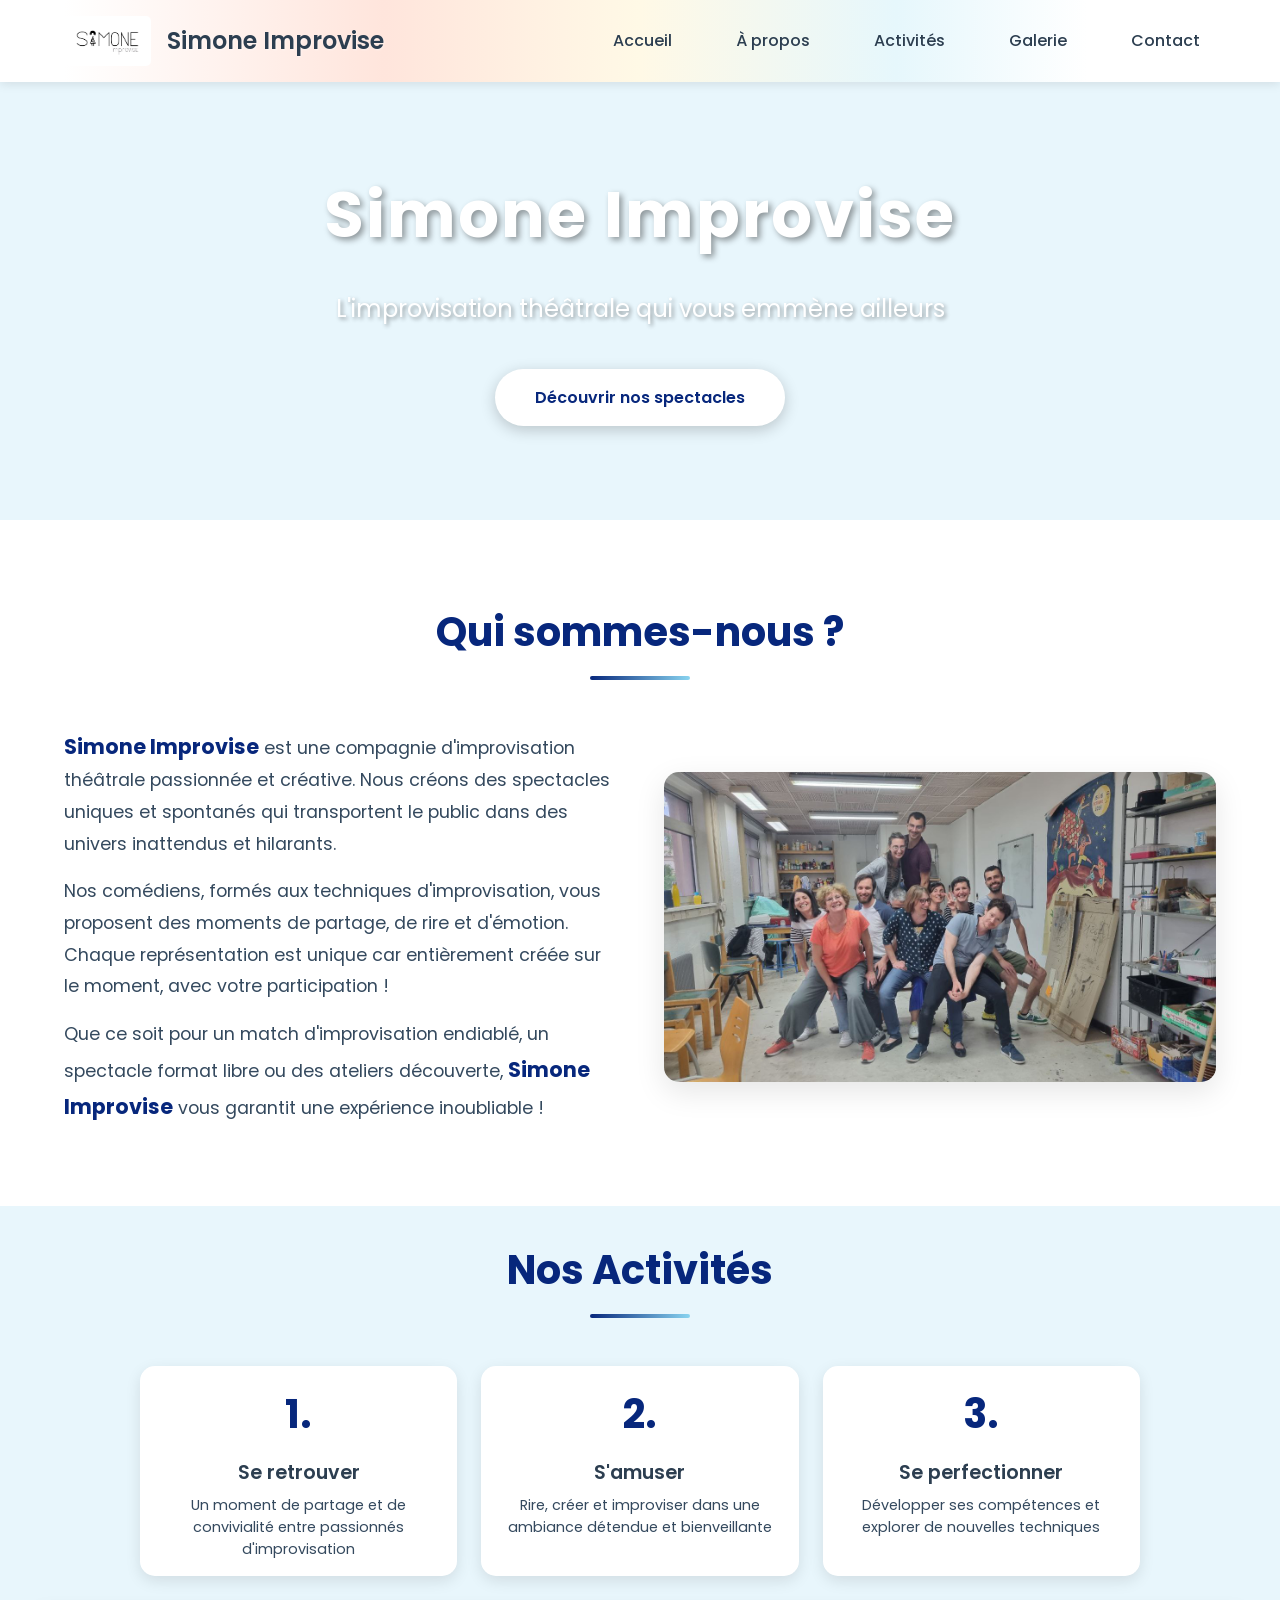
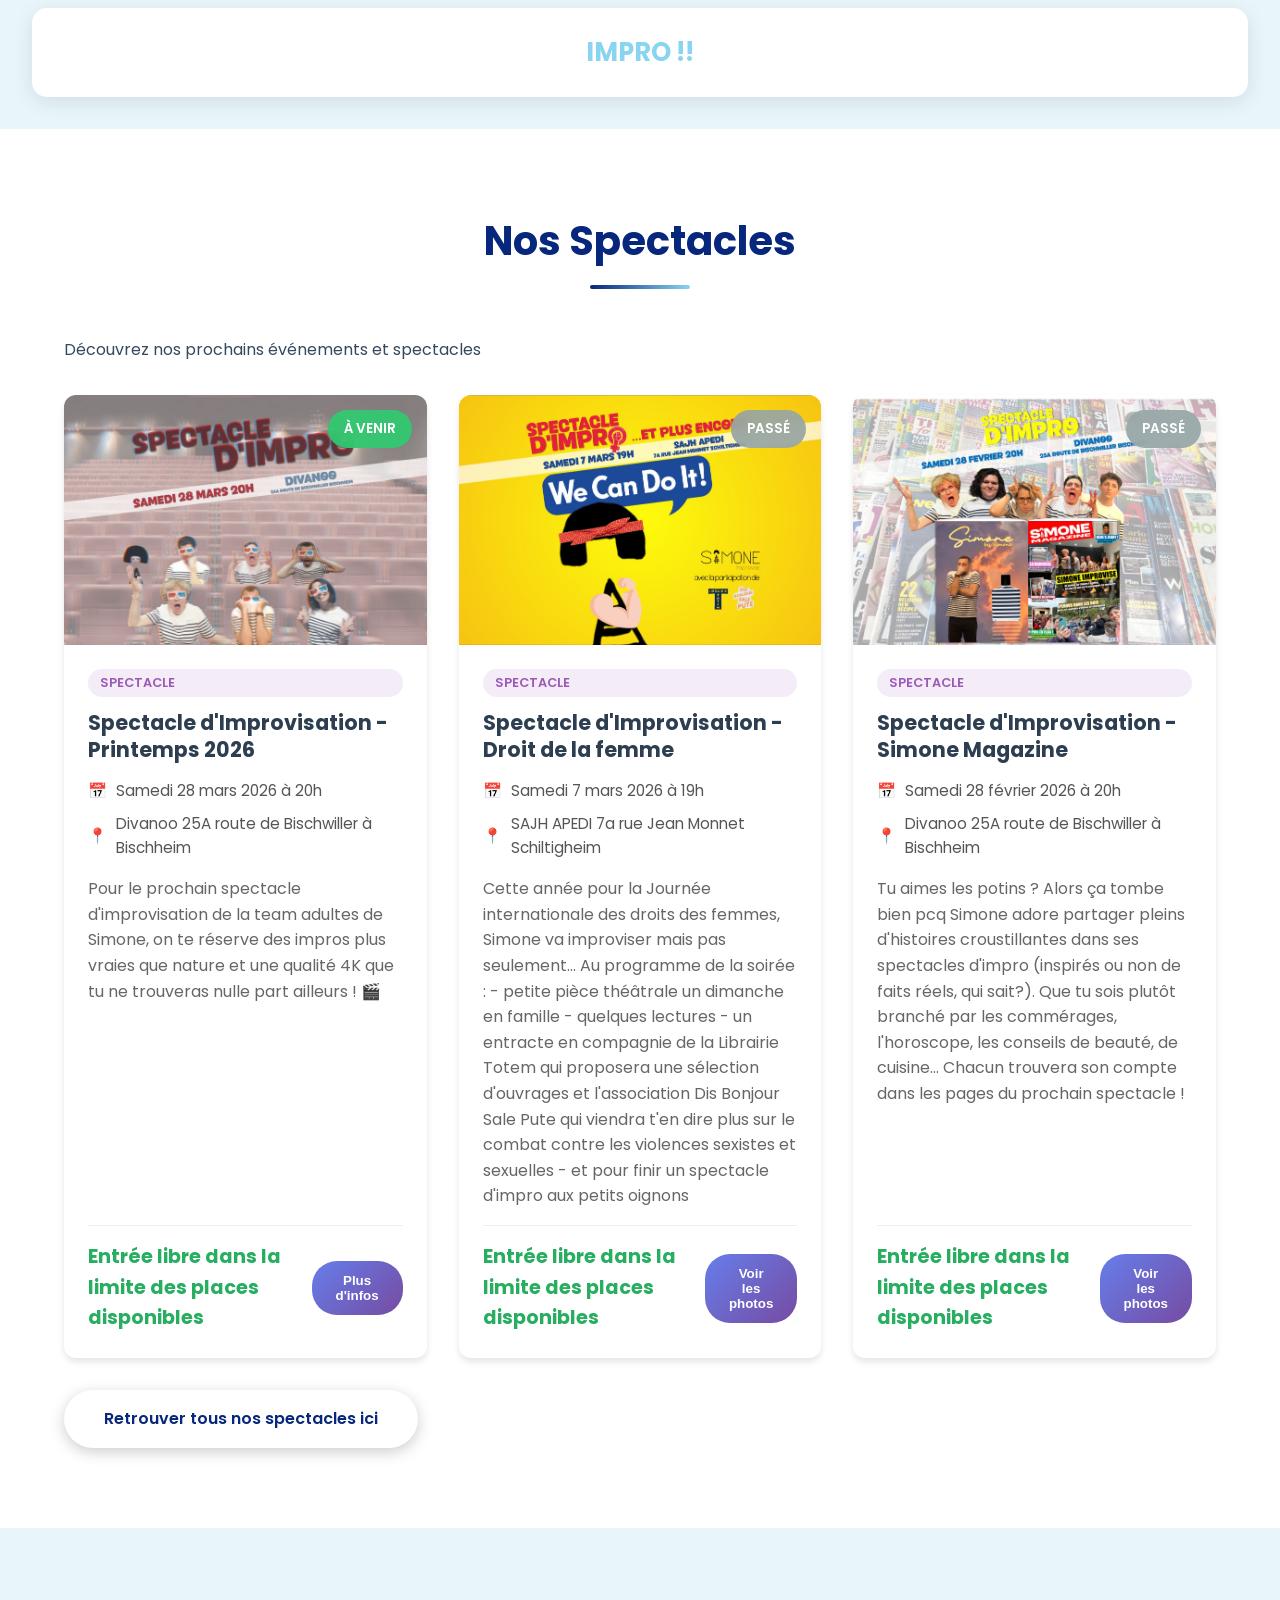
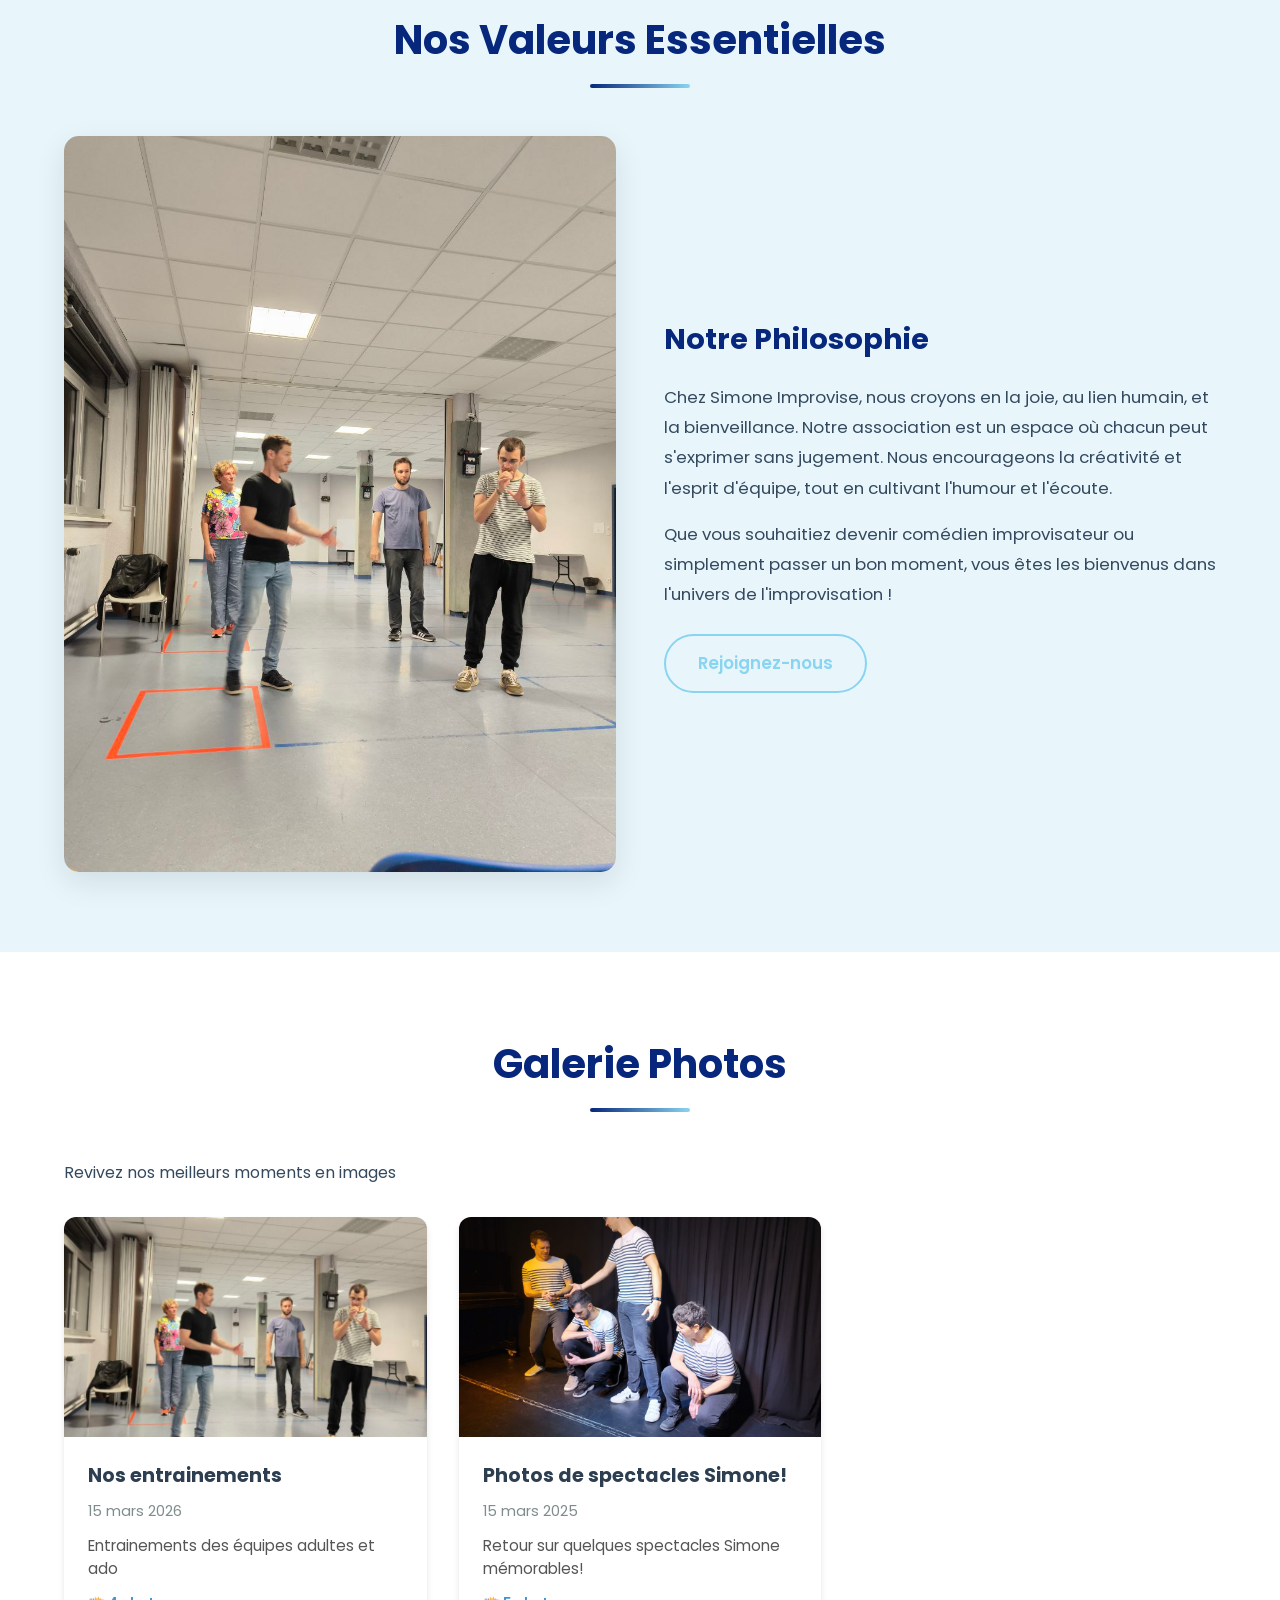
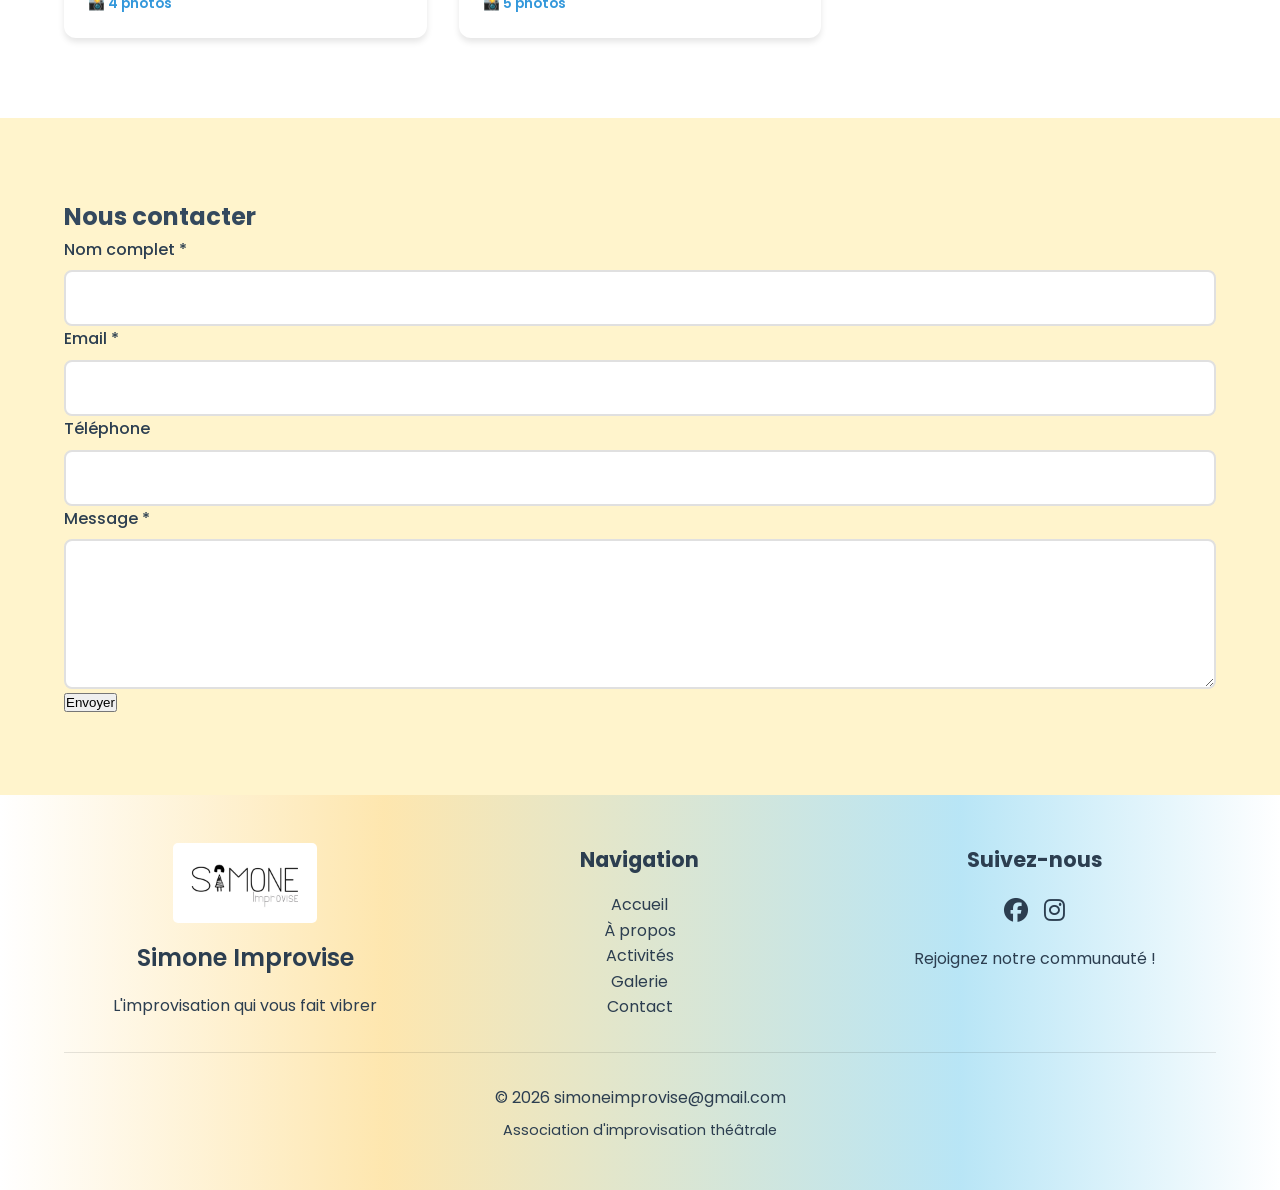
==== index.html @ b5a60a8b "Modification css" ====
<!DOCTYPE html>
<html lang="fr">
<head>
    <meta charset="UTF-8">
    <meta name="viewport" content="width=device-width, initial-scale=1.0">
    <meta name="description" content="Simone Improvise - Compagnie d'improvisation théâtrale. Découvrez nos spectacles et rejoignez l'aventure !">
    <meta name="keywords" content="improvisation, théâtre, spectacle, Simone Improvise, association">
    <meta property="og:title" content="Simone Improvise - Improvisation Théâtrale">
    <meta property="og:description" content="Compagnie d'improvisation théâtrale">
    <meta property="og:type" content="website">
    <title>Simone Improvise - Improvisation Théâtrale</title>
    
    <!-- Google Fonts -->
    <link rel="preconnect" href="https://fonts.googleapis.com">
    <link rel="preconnect" href="https://fonts.gstatic.com" crossorigin>
    <link href="https://fonts.googleapis.com/css2?family=Poppins:wght@300;400;600;700&display=swap" rel="stylesheet">
    
    <!-- CSS externe -->
    <link rel="stylesheet" href="assets/css/styles.css">
    <link rel="stylesheet" href="assets/css/galerie.css">
    <link rel="stylesheet" href="assets/css/spectacles.css">

    <!-- EmailJS -->
    <script type="text/javascript" src="https://cdn.jsdelivr.net/npm/@emailjs/browser@4/dist/email.min.js"></script>  

    <!-- Font Awesome pour les icônes sociales -->
    <link rel="stylesheet" href="https://cdnjs.cloudflare.com/ajax/libs/font-awesome/6.5.1/css/all.min.css">
</head>
<body>
    <!-- HEADER -->
    <header>
        <nav>
            <div class="logo-container">
                <img src="assets/images/logoSimoneBlancnc-c-1-150x150.jpg" alt="Logo Simone Improvise" class="logo">
                <span class="brand-name">Simone Improvise</span>
            </div>
            <ul class="nav-links">
                <li><a href="#accueil">Accueil</a></li>
                <li><a href="#apropos">À propos</a></li>
                <li><a href="#activites">Activités</a></li>
                <li><a href="#galerie">Galerie</a></li>
                <li><a href="#contact">Contact</a></li>
            </ul>
            <div class="burger">
                <div></div>
                <div></div>
                <div></div>
            </div>
        </nav>
    </header>

    <!-- HERO SECTION -->
    <section id="accueil" class="hero">
        <div class="hero-content">
            <h1>Simone Improvise</h1>
            <p>L'improvisation théâtrale qui vous emmène ailleurs</p>
            <a href="#spectacles" class="btn">Découvrir nos spectacles</a>
        </div>
    </section>

    <!-- À PROPOS -->
    <section id="apropos">
        <h2 class="section-title">Qui sommes-nous ?</h2>
        <div class="about-content">
            <div class="about-text">
                <p>
                    <strong>Simone Improvise</strong> est une compagnie d'improvisation théâtrale passionnée et créative.
                    Nous créons des spectacles uniques et spontanés qui transportent le public dans des univers
                    inattendus et hilarants.
                </p>
                <p style="margin-top: 1rem;">
                    Nos comédiens, formés aux techniques d'improvisation, vous proposent des moments de partage,
                    de rire et d'émotion. Chaque représentation est unique car entièrement créée sur le moment,
                    avec votre participation !
                </p>
                <p style="margin-top: 1rem;">
                    Que ce soit pour un match d'improvisation endiablé, un spectacle format libre ou des ateliers
                    découverte, <strong>Simone Improvise</strong> vous garantit une expérience inoubliable !
                </p>
            </div>
            <img src="assets/images/IMG_20230524_120431_947.jpg" alt="Équipe Simone Improvise" class="about-image">
        </div>
    </section>

    <!-- ACTIVITES INTRO -->
    <section id="activites">
        <h2 class="section-title">Nos Activités</h2>
        <div class="activites-grid">
            <div class="activite-box">
                <div class="activite-number">1.</div>
                <div class="activite-title">Se retrouver</div>
                <div class="activite-text">Un moment de partage et de convivialité entre passionnés d'improvisation</div>
            </div>
            <div class="activite-box">
                <div class="activite-number">2.</div>
                <div class="activite-title">S'amuser</div>
                <div class="activite-text">Rire, créer et improviser dans une ambiance détendue et bienveillante</div>
            </div>
            <div class="activite-box">
                <div class="activite-number">3.</div>
                <div class="activite-title">Se perfectionner</div>
                <div class="activite-text">Développer ses compétences et explorer de nouvelles techniques</div>
            </div>
        </div>
        <div class="impro-highlight">
            <h3>IMPRO !!</h3>
        </div>
    </section>

    <!-- Section Spectacles Dynamique -->
    <section id="spectacles" class="section">
        <div class="container">
            <h2 class="section-title">Nos Spectacles</h2>
            <p class="section-subtitle">Découvrez nos prochains événements et spectacles</p>
            
            <!-- Grille des spectacles (chargée dynamiquement) -->
            <div id="spectacles-grid" class="spectacles-grid">
                <!-- Les spectacles seront chargés ici par JavaScript -->
            </div>
        </div>
    </section>

    <!-- VALEURS -->
    <section id="valeurs">
        <h2 class="section-title">Nos Valeurs Essentielles</h2>
        <div class="valeurs-content">
            <img src="assets/images/IMG_20251007_082858_229.jpg" alt="Valeurs Simone Improvise" class="valeurs-image">
            <div class="valeurs-text">
                <h3>Notre Philosophie</h3>
                <p>
                    Chez Simone Improvise, nous croyons en la joie, au lien humain, et la bienveillance. 
                    Notre association est un espace où chacun peut s'exprimer sans jugement. Nous encourageons 
                    la créativité et l'esprit d'équipe, tout en cultivant l'humour et l'écoute.
                </p>
                <p style="margin-top: 1rem;">
                    Que vous souhaitiez devenir comédien improvisateur ou simplement passer un bon moment, 
                    vous êtes les bienvenus dans l'univers de l'improvisation !
                </p>
                <a href="#contact" class="btn-valeurs">Rejoignez-nous</a>
            </div>
        </div>
    </section>

    <!-- GALERIE -->
    <section id="galerie" class="section">
        <div class="container">
            <h2 class="section-title">Galerie Photos</h2>
            <p class="section-subtitle">Revivez nos meilleurs moments en images</p>
            
            <!-- Grille des albums (chargés dynamiquement) -->
            <div id="albums-grid" class="albums-grid">
                <!-- Les albums seront chargés ici par JavaScript -->
            </div>
        </div>
    </section>
    <!-- Lightbox pour affichage des photos -->
    <div id="lightbox" class="lightbox">
        <span class="lightbox-close">&times;</span>
        <div class="lightbox-content">
            <button class="lightbox-nav lightbox-prev" aria-label="Photo précédente">&#10094;</button>
            <img id="lightbox-image" src="" alt="">
            <button class="lightbox-nav lightbox-next" aria-label="Photo suivante">&#10095;</button>
        </div>
        <div class="lightbox-caption"></div>
        <div class="lightbox-thumbnails"></div>
    </div>

    <!-- CONTACT -->
    <section id="contact">
        <h2>Nous contacter</h2>
        <form id="contact-form">
            <div class="form-group">
                <label for="name">Nom complet *</label>
                <input type="text" id="name" name="from_name" required>
            </div>
            
            <div class="form-group">
                <label for="email">Email *</label>
                <input type="email" id="email" name="from_email" required>
            </div>
            
            <div class="form-group">
                <label for="phone">Téléphone</label>
                <input type="tel" id="phone" name="phone">
            </div>
            
            <div class="form-group">
                <label for="message">Message *</label>
                <textarea id="message" name="message" rows="5" required></textarea>
            </div>
            
            <button type="submit" id="submit-btn">Envoyer</button>
            <div id="form-status"></div>
        </form>
    </section>

    <!-- FOOTER -->
    <footer>
        <div class="footer-content">
            <div class="footer-section">
                <div class="footer-logo-container">
                    <img src="assets/images/logoSimoneBlancnc-c-1-150x150.jpg" alt="Logo Simone Improvise" class="footer-logo">
                    <span class="footer-brand">Simone Improvise</span>
                </div>
                <p style="margin-top: 1rem;">L'improvisation qui vous fait vibrer</p>
            </div>
            <div class="footer-section">
                <h3>Navigation</h3>
                <p><a href="#accueil">Accueil</a></p>
                <p><a href="#apropos">À propos</a></p>
                <p><a href="#activites">Activités</a></p>
                <p><a href="#galerie">Galerie</a></p>
                <p><a href="#contact">Contact</a></p>
            </div>
            <div class="footer-section">
                <h3>Suivez-nous</h3>
                <div class="social-links">
                    <a href="https://www.facebook.com/simoneimprovise/?locale=fr_FR" aria-label="Facebook"><i class="fab fa-facebook"></i></a>
                    <a href="https://www.instagram.com/simoneimprovise/?hl=fr" aria-label="Facebook"><i class="fab fa-instagram"></i></a>
                </div>
                <p style="margin-top: 1rem;">Rejoignez notre communauté !</p>
            </div>
        </div>
        <div class="footer-bottom">
            <p>&copy; 2026 simoneimprovise@gmail.com</p>
            <p style="margin-top: 0.5rem; font-size: 0.9rem;">Association d'improvisation théâtrale</p>
        </div>
    </footer>

    <!-- JAVASCRIPT -->
    <script src="assets/js/main.js"></script>
    <script src="assets/js/galerie.js"></script>
    <script src="assets/js/email.js"></script>
    <script src="assets/js/spectacles.js"></script>
</body>
</html>
---- assets/css/styles.css ----
/* ========================================
   SIMONE IMPROVISE - STYLES GLOBAUX
   ======================================== */

* {
    margin: 0;
    padding: 0;
    box-sizing: border-box;
}

:root {
    /* Palette de couleurs principale 
    --coral-pastel: #FFB4A8;
    --sunshine-yellow: #FDD679;
    --sky-blue: #89D4F0;
    --mint-green: #7DDCC8;
    --pale-blue: #E8F6FC;
    --pale-yellow: #FFF4CC;
    --white: #FFFFFF;
    --dark-text: #2C3E50;
    --text-color: #34495E;
*/

    --coral-pastel: #07277c;
    --sunshine-yellow: #FDD679;
    --sky-blue: #89D4F0;
    --mint-green: #7DDCC8;
    --pale-blue: #E8F6FC;
    --pale-yellow: #FFF4CC;
    --white: #FFFFFF;
    --dark-text: #2C3E50;
    --text-color: #34495E;

  --bleu:        #07277c;
  --bleu-clair:  #0a2c84;
  --fond-clair:  #eff9ff;
  --fond-hero:   #ebe3d9;
  --fond-cover:  #edeeee;
  --texte:       #03081e;
  --texte-gris:  #252525;
  --bordure:     #7b90bd;
  --blanc:       #ffffff;

}

body {
    font-family: 'Poppins', sans-serif;
    line-height: 1.6;
    color: var(--text-color);
    overflow-x: hidden;
    background: var(--white);
}

/* ========================================
   HEADER & NAVIGATION
   ======================================== */

header {
    # linear-gradient(90deg, #FFB4A8 0%, #FDD679 35%, #89D4F0 70%, #7DDCC8 100%);
    background: linear-gradient(90deg, 
        #FFFFFF 0%, 
        #FFFFFF 5%,          /* Plus de blanc */
        #FFE5DC 30%,          /* Orange ultra-pâle */
        #FFF9E6 50%,          /* Jaune ultra-pâle */
        #E6F7FC 70%,          /* Bleu ultra-pâle */
        #FFFFFF 85%,          /* Plus de blanc */
        #FFFFFF 100%
    ); 
    position: fixed;
    width: 100%;
    top: 0;
    z-index: 1000;
    box-shadow: 0 2px 10px rgba(0,0,0,0.1);
}

nav {
    display: flex;
    justify-content: space-between;
    align-items: center;
    padding: 1rem 5%;
    max-width: 1400px;
    margin: 0 auto;
}

.logo-container {
    display: flex;
    align-items: center;
    gap: 1rem;
}

.logo {
    height: 50px;
    width: auto;
    background: white;
    padding: 5px;
    border-radius: 5px;
}

.brand-name {
    color: var(--dark-text);
    font-size: 1.5rem;
    font-weight: 600;
    text-shadow: 1px 1px 2px rgba(255,255,255,0.5);
}

.nav-links {
    display: flex;
    list-style: none;
    gap: 2rem;
}

.nav-links a {
    color: var(--dark-text);
    text-decoration: none;
    font-weight: 500;
    transition: all 0.3s ease;
    padding: 0.5rem 1rem;
    border-radius: 5px;
}

.nav-links a:hover {
    background: rgba(255, 255, 255, 0.5);
}

.burger {
    display: none;
    flex-direction: column;
    cursor: pointer;
    gap: 5px;
}

.burger div {
    width: 25px;
    height: 3px;
    background: var(--dark-text);
    border-radius: 5px;
    transition: all 0.3s ease;
}

/* ========================================
   HERO SECTION
   ======================================== */

.hero {
    margin-top: 70px;
    min-height: 50vh;
    background: linear-gradient(135deg, rgba(255, 180, 168, 0.7), rgba(137, 212, 240, 0.7)),
                url('assets/images/IMG_20230524_120431_947.jpg') center/cover no-repeat;
    display: flex;
    align-items: center;
    justify-content: center;
    text-align: center;
    color: white;
    position: relative;
    padding: 4rem 2rem;
}

.hero-content {
    z-index: 2;
    max-width: 800px;
    animation: fadeInUp 1s ease;
}

.hero h1 {
    font-size: 4rem;
    margin-bottom: 1.5rem;
    text-shadow: 3px 3px 6px rgba(0,0,0,0.4);
    letter-spacing: 2px;
    font-weight: 700;
}

.hero p {
    font-size: 1.5rem;
    margin-bottom: 2.5rem;
    text-shadow: 2px 2px 4px rgba(0,0,0,0.4);
}

/* ========================================
   BOUTONS
   ======================================== */

.btn {
    display: inline-block;
    padding: 1rem 2.5rem;
    background: white;
    color: var(--coral-pastel);
    text-decoration: none;
    border-radius: 50px;
    font-weight: 600;
    transition: all 0.3s ease;
    box-shadow: 0 4px 15px rgba(0,0,0,0.2);
}

.btn:hover {
    transform: translateY(-3px);
    box-shadow: 0 6px 20px rgba(0,0,0,0.3);
    background: var(--pale-yellow);
}

.btn-valeurs {
    display: inline-block;
    margin-top: 1.5rem;
    padding: 0.8rem 2rem;
    border: 2px solid var(--sky-blue);
    color: var(--sky-blue);
    text-decoration: none;
    border-radius: 50px;
    font-weight: 600;
    transition: all 0.3s ease;
}

.btn-valeurs:hover {
    background: var(--sky-blue);
    color: white;
}

/* ========================================
   SECTIONS
   ======================================== */

section {
    padding: 5rem 5%;
    max-width: 1400px;
    margin: 0 auto;
}

section:nth-child(even) {
    background: var(--pale-blue);
}

.section-title {
    text-align: center;
    font-size: 2.5rem;
    margin-bottom: 3rem;
    color: var(--coral-pastel);
    position: relative;
    padding-bottom: 1rem;
    font-weight: 700;
}

.section-title::after {
    content: '';
    position: absolute;
    bottom: 0;
    left: 50%;
    transform: translateX(-50%);
    width: 100px;
    height: 4px;
    background: linear-gradient(90deg, var(--coral-pastel), var(--sky-blue));
    border-radius: 2px;
}

/* ========================================
   SECTION À PROPOS
   ======================================== */

#apropos {
    background: white;
}

.about-content {
    display: grid;
    grid-template-columns: 1fr 1fr;
    gap: 3rem;
    align-items: center;
}

.about-text {
    font-size: 1.1rem;
    line-height: 1.8;
}

.about-text strong {
    color: var(--coral-pastel);
    font-size: 1.3rem;
}

.about-image {
    width: 100%;
    border-radius: 15px;
    box-shadow: 0 10px 30px rgba(0,0,0,0.1);
    transition: transform 0.3s ease;
}

.about-image:hover {
    transform: scale(1.02);
}

/* ========================================
   SECTION ACTIVITÉS
   ======================================== */

#activites {
    background: var(--pale-blue);
    padding: 2rem 2rem; /* Ajoutez cette ligne si elle n'existe pas */
}

.activites-grid {
    display: grid;
    grid-template-columns: repeat(3, 1fr);
    gap: 1.5rem; /* Réduit de 2rem à 1.5rem */
    margin-bottom: 1rem; /* Réduit de 3rem à 2rem */
    max-width: 1000px; /* Limite la largeur totale */
    margin-left: auto;
    margin-right: auto;
}

.activite-box {
    background: white;
    padding: 1rem; /* Réduit de 2rem à 1.5rem */
    border-radius: 15px;
    text-align: center;
    box-shadow: 0 5px 15px rgba(0,0,0,0.1);
    transition: transform 0.3s ease;
}

.activite-box:hover {
    transform: translateY(-10px);
}

.activite-number {
    font-size: 2.5rem; /* Réduit de 3rem à 2.5rem */
    font-weight: 700;
    color: var(--coral-pastel);
    margin-bottom: 0.8rem; /* Réduit de 1rem à 0.8rem */
}

.activite-title {
    font-size: 1.2rem; /* Réduit de 1.2rem à 1.1rem */
    font-weight: 600;
    color: var(--dark-text);
    margin-bottom: 0.4rem; /* Réduit de 0.5rem à 0.4rem */
}

.activite-text {
    font-size: 0.9rem; /* Réduit de 0.95rem à 0.9rem */
    color: var(--text-color);
    line-height: 1.5; /* Réduit de 1.6 à 1.5 */
}

.impro-highlight {
    text-align: center;
    padding: 1.5rem; /* Réduit de 2rem à 1.5rem */
    background: white;
    border-radius: 15px;
    box-shadow: 0 5px 20px rgba(0,0,0,0.1);
    margin-top: 2rem; /* Ajoutez cette ligne */
}

.impro-highlight h3 {
    color: var(--sky-blue);
    font-size: 1.6rem; /* Réduit de 2rem à 1.6rem */
    font-weight: 700;
}

/* ========================================
   CARTES ACTIVITÉS
   ======================================== */

#nos-activites {
    background: white;
}

.activites-cards {
    display: grid;
    grid-template-columns: repeat(auto-fit, minmax(300px, 1fr));
    gap: 2.5rem;
}

.activite-card {
    background: white;
    border-radius: 15px;
    overflow: hidden;
    box-shadow: 0 5px 20px rgba(0,0,0,0.1);
    transition: all 0.3s ease;
}

.activite-card:hover {
    transform: translateY(-10px);
    box-shadow: 0 15px 40px rgba(0,0,0,0.2);
}

.activite-card img {
    width: 100%;
    height: 250px;
    object-fit: cover;
}

.activite-info {
    padding: 1.5rem;
}

.activite-info h3 {
    color: var(--coral-pastel);
    margin-bottom: 0.5rem;
    font-size: 1.3rem;
}

.activite-info p {
    color: var(--text-color);
    line-height: 1.6;
}

/* ========================================
   SECTION VALEURS
   ======================================== */

#valeurs {
    background: var(--pale-blue);
}

.valeurs-content {
    display: grid;
    grid-template-columns: 1fr 1fr;
    gap: 3rem;
    align-items: center;
}

.valeurs-image {
    width: 100%;
    border-radius: 15px;
    box-shadow: 0 10px 30px rgba(0,0,0,0.1);
}

.valeurs-text {
    font-size: 1.05rem;
    line-height: 1.8;
}

.valeurs-text h3 {
    color: var(--coral-pastel);
    font-size: 1.8rem;
    margin-bottom: 1rem;
}

/* ========================================
   GALERIE
   ======================================== */

#galerie {
    background: white;
}

.gallery-grid {
    display: grid;
    grid-template-columns: repeat(auto-fit, minmax(300px, 1fr));
    gap: 2rem;
}

.gallery-item {
    position: relative;
    overflow: hidden;
    border-radius: 15px;
    box-shadow: 0 5px 15px rgba(0,0,0,0.1);
    cursor: pointer;
    transition: transform 0.3s ease;
}

.gallery-item:hover {
    transform: translateY(-10px);
    box-shadow: 0 10px 30px rgba(0,0,0,0.2);
}

.gallery-item img {
    width: 100%;
    height: 300px;
    object-fit: cover;
    transition: transform 0.5s ease;
}

.gallery-item:hover img {
    transform: scale(1.1);
}

.gallery-overlay {
    position: absolute;
    top: 0;
    left: 0;
    width: 100%;
    height: 100%;
    background: linear-gradient(135deg, rgba(255, 180, 168, 0.85), rgba(137, 212, 240, 0.85));
    display: flex;
    align-items: center;
    justify-content: center;
    opacity: 0;
    transition: opacity 0.3s ease;
}

.gallery-item:hover .gallery-overlay {
    opacity: 1;
}

.gallery-overlay p {
    color: white;
    font-size: 1.2rem;
    font-weight: 600;
    text-shadow: 2px 2px 4px rgba(0,0,0,0.3);
}

/* ========================================
   SECTION CONTACT
   ======================================== */

#contact {
    background: var(--pale-yellow);
}

.contact-container {
    max-width: 800px;
    margin: 0 auto;
    background: white;
    padding: 3rem;
    border-radius: 15px;
    box-shadow: 0 10px 30px rgba(0,0,0,0.1);
}

.contact-form {
    display: flex;
    flex-direction: column;
    gap: 1.5rem;
}

.form-group {
    display: flex;
    flex-direction: column;
}

.form-group label {
    margin-bottom: 0.5rem;
    font-weight: 500;
    color: var(--dark-text);
}

.form-group input,
.form-group textarea {
    padding: 1rem;
    border: 2px solid #E0E0E0;
    border-radius: 8px;
    font-family: 'Poppins', sans-serif;
    transition: border-color 0.3s ease;
}

.form-group input:focus,
.form-group textarea:focus {
    outline: none;
    border-color: var(--coral-pastel);
}

.form-group textarea {
    min-height: 150px;
    resize: vertical;
}

/* ========================================
   FOOTER
   ======================================== */

footer {
    background: linear-gradient(90deg, 
        rgba(255, 255, 255, 0.9) 0%, 
        rgba(253, 214, 121, 0.6) 30%, 
        rgba(137, 212, 240, 0.6) 75%, 
        rgba(255, 255, 255, 0.9) 100%
    );
    color: var(--dark-text);
    text-align: center;
    padding: 3rem 5%;
}

.footer-content {
    max-width: 1400px;
    margin: 0 auto;
    display: grid;
    grid-template-columns: repeat(auto-fit, minmax(250px, 1fr));
    gap: 2rem;
    margin-bottom: 2rem;
}

.footer-section h3 {
    margin-bottom: 1rem;
    color: var(--dark-text);
    font-size: 1.3rem;
}

.footer-logo-container {
    display: flex;
    flex-direction: column;
    align-items: center;
    gap: 1rem;
}

.footer-logo {
    height: 80px;
    background: white;
    padding: 5px;
    border-radius: 5px;
}

.footer-brand {
    font-size: 1.5rem;
    font-weight: 600;
    color: var(--dark-text);
}

.footer-section a {
    color: var(--dark-text);
    text-decoration: none;
    transition: opacity 0.3s ease;
}

.footer-section a:hover {
    opacity: 0.7;
}

.social-links {
    display: flex;
    gap: 1rem;
    justify-content: center;
    margin-top: 1rem;
}

.social-links a {
    color: var(--dark-text);
    font-size: 1.5rem;
    transition: transform 0.3s ease;
}

.social-links a:hover {
    transform: scale(1.2);
}

.footer-bottom {
    margin-top: 2rem;
    padding-top: 2rem;
    border-top: 1px solid rgba(0,0,0,0.1);
    color: var(--dark-text);
}

/* ========================================
   ANIMATIONS
   ======================================== */

@keyframes fadeInUp {
    from {
        opacity: 0;
        transform: translateY(30px);
    }
    to {
        opacity: 1;
        transform: translateY(0);
    }
}

/* ========================================
   RESPONSIVE
   ======================================== */

@media screen and (max-width: 968px) {
    .activites-grid {
        grid-template-columns: 1fr;
    }

    .valeurs-content {
        grid-template-columns: 1fr;
    }

    .about-content {
        grid-template-columns: 1fr;
    }
}

@media screen and (max-width: 768px) {
    .nav-links {
        position: fixed;
        right: -100%;
        top: 70px;
        flex-direction: column;
        background: linear-gradient(135deg, #FFB4A8, #89D4F0);
        width: 100%;
        padding: 2rem;
        transition: right 0.3s ease;
        gap: 1rem;
    }

    .nav-links.active {
        right: 0;
    }

    .burger {
        display: flex;
    }

    .burger.active div:nth-child(1) {
        transform: rotate(-45deg) translate(-5px, 6px);
    }

    .burger.active div:nth-child(2) {
        opacity: 0;
    }

    .burger.active div:nth-child(3) {
        transform: rotate(45deg) translate(-5px, -6px);
    }

    .brand-name {
        font-size: 1.2rem;
    }

    .hero h1 {
        font-size: 2.5rem;
    }

    .hero p {
        font-size: 1.2rem;
    }

    .gallery-grid {
        grid-template-columns: 1fr;
    }

    .activites-cards {
        grid-template-columns: 1fr;
    }

    .contact-container {
        padding: 2rem 1.5rem;
    }

    section {
        padding: 3rem 1.5rem;
    }
}

@media screen and (max-width: 480px) {
    .hero h1 {
        font-size: 2rem;
    }

    .section-title {
        font-size: 2rem;
    }

    .logo {
        height: 40px;
    }

    .brand-name {
        font-size: 1rem;
    }
}
---- assets/css/galerie.css ----
/* ========================================
   GALERIE DYNAMIQUE - ALBUMS
   ======================================== */

/* Grille des albums */
.albums-grid {
    display: grid;
    grid-template-columns: repeat(auto-fill, minmax(280px, 1fr));
    gap: 2rem;
    margin-top: 2rem;
}

.album-card {
    background: white;
    border-radius: 12px;
    overflow: hidden;
    box-shadow: 0 4px 6px rgba(0, 0, 0, 0.1);
    cursor: pointer;
    transition: all 0.3s ease;
}

.album-card:hover {
    transform: translateY(-8px);
    box-shadow: 0 12px 24px rgba(0, 0, 0, 0.15);
}

.album-card:focus {
    outline: 3px solid #3498db;
    outline-offset: 2px;
}

.album-thumbnail {
    width: 100%;
    height: 220px;
    object-fit: cover;
    display: block;
}

.album-info {
    padding: 1.5rem;
}

.album-info h3 {
    margin: 0 0 0.5rem 0;
    color: #2c3e50;
    font-size: 1.2rem;
}

.album-date {
    color: #7f8c8d;
    font-size: 0.9rem;
    margin-bottom: 0.75rem;
    display: block;
}

.album-description {
    color: #555;
    line-height: 1.5;
    font-size: 0.95rem;
}

.album-photo-count {
    margin-top: 0.75rem;
    color: #3498db;
    font-size: 0.85rem;
    font-weight: 600;
}

/* ========================================
   LIGHTBOX
   ======================================== */

.lightbox {
    display: none;
    position: fixed;
    z-index: 10000;
    top: 0;
    left: 0;
    width: 100%;
    height: 100%;
    background-color: rgba(0, 0, 0, 0.95);
    overflow: auto;
}

.lightbox.active {
    display: block;
    animation: fadeIn 0.3s ease;
}

@keyframes fadeIn {
    from { opacity: 0; }
    to { opacity: 1; }
}

.lightbox-close {
    position: fixed;
    top: 20px;
    right: 40px;
    color: white;
    font-size: 45px;
    font-weight: bold;
    cursor: pointer;
    z-index: 10001;
    transition: color 0.3s;
    line-height: 1;
}

.lightbox-close:hover,
.lightbox-close:focus {
    color: #e74c3c;
    outline: none;
}

.lightbox-content {
    position: relative;
    margin: 60px auto 20px;
    max-width: 90%;
    text-align: center;
}

#lightbox-image {
    max-width: 100%;
    max-height: 70vh;
    margin: 0 auto;
    display: block;
    border-radius: 8px;
    box-shadow: 0 8px 32px rgba(0, 0, 0, 0.5);
}

.lightbox-nav {
    position: absolute;
    top: 50%;
    transform: translateY(-50%);
    background-color: rgba(255, 255, 255, 0.15);
    color: white;
    border: none;
    font-size: 32px;
    padding: 1rem 1.2rem;
    cursor: pointer;
    border-radius: 8px;
    transition: all 0.3s;
    backdrop-filter: blur(10px);
}

.lightbox-nav:hover,
.lightbox-nav:focus {
    background-color: rgba(255, 255, 255, 0.3);
    transform: translateY(-50%) scale(1.1);
    outline: none;
}

.lightbox-prev {
    left: 20px;
}

.lightbox-next {
    right: 20px;
}

.lightbox-caption {
    color: white;
    text-align: center;
    padding: 1.5rem;
    font-size: 1.2rem;
    font-weight: 500;
}

.lightbox-thumbnails {
    display: flex;
    justify-content: center;
    gap: 12px;
    padding: 1rem;
    flex-wrap: wrap;
    max-width: 90%;
    margin: 0 auto;
}

.lightbox-thumbnails img {
    width: 80px;
    height: 80px;
    object-fit: cover;
    cursor: pointer;
    border: 3px solid transparent;
    border-radius: 8px;
    transition: all 0.3s;
    opacity: 0.6;
}

.lightbox-thumbnails img:hover,
.lightbox-thumbnails img:focus {
    opacity: 1;
    border-color: rgba(255, 255, 255, 0.5);
    transform: scale(1.1);
    outline: none;
}

.lightbox-thumbnails img.active {
    border-color: white;
    opacity: 1;
}

/* Message de chargement */
.loading-message {
    text-align: center;
    padding: 3rem;
    color: #7f8c8d;
    font-style: italic;
}

/* ========================================
   RESPONSIVE
   ======================================== */

@media (max-width: 768px) {
    .albums-grid {
        grid-template-columns: 1fr;
        gap: 1.5rem;
    }
    
    .lightbox-nav {
        font-size: 24px;
        padding: 0.75rem 1rem;
    }
    
    .lightbox-prev {
        left: 10px;
    }
    
    .lightbox-next {
        right: 10px;
    }
    
    .lightbox-close {
        right: 20px;
        font-size: 35px;
    }
    
    .lightbox-thumbnails img {
        width: 60px;
        height: 60px;
    }
}

@media (max-width: 480px) {
    .album-info {
        padding: 1rem;
    }
    
    .album-info h3 {
        font-size: 1.1rem;
    }
    
    .lightbox-caption {
        font-size: 1rem;
        padding: 1rem;
    }
}
---- assets/css/spectacles.css ----
/* ========================================
   SPECTACLES DYNAMIQUES
   ======================================== */

/* Grille des spectacles */
.spectacles-grid {
    display: grid;
    grid-template-columns: repeat(auto-fill, minmax(320px, 1fr));
    gap: 2rem;
    margin-top: 2rem;
}

/* Carte de spectacle */
.spectacle-card {
    background: white;
    border-radius: 12px;
    overflow: hidden;
    box-shadow: 0 4px 6px rgba(0, 0, 0, 0.1);
    transition: all 0.3s ease;
    display: flex;
    flex-direction: column;
    position: relative;
}

.spectacle-card:hover {
    transform: translateY(-8px);
    box-shadow: 0 12px 24px rgba(0, 0, 0, 0.15);
}

/* Badge de statut */
.spectacle-badge {
    position: absolute;
    top: 15px;
    right: 15px;
    padding: 0.5rem 1rem;
    border-radius: 20px;
    font-size: 0.85rem;
    font-weight: 600;
    text-transform: uppercase;
    z-index: 10;
    backdrop-filter: blur(10px);
}

.spectacle-badge.a-venir {
    background: rgba(46, 204, 113, 0.9);
    color: white;
}

.spectacle-badge.passe {
    background: rgba(149, 165, 166, 0.9);
    color: white;
}

.spectacle-badge.complet {
    background: rgba(231, 76, 60, 0.9);
    color: white;
}

/* Image/Affiche du spectacle */
.spectacle-image-container {
    position: relative;
    height: 250px;
    background: linear-gradient(135deg, #667eea 0%, #764ba2 100%);
    overflow: hidden;
}

.spectacle-image-container.no-image {
    display: flex;
    align-items: center;
    justify-content: center;
    background: linear-gradient(135deg, #f093fb 0%, #f5576c 100%);
}

.spectacle-image-container.no-image .spectacle-type-icon {
    font-size: 4rem;
    color: rgba(255, 255, 255, 0.8);
}

.spectacle-affiche {
    width: 100%;
    height: 100%;
    object-fit: cover;
    transition: transform 0.3s ease;
    cursor: pointer;
}

.spectacle-card:hover .spectacle-affiche {
    transform: scale(1.05);
}

.spectacle-image-overlay {
    position: absolute;
    bottom: 0;
    left: 0;
    right: 0;
    padding: 1rem;
    background: linear-gradient(to top, rgba(0,0,0,0.7), transparent);
    color: white;
    opacity: 0;
    transition: opacity 0.3s;
}

.spectacle-card:hover .spectacle-image-overlay {
    opacity: 1;
}

.zoom-hint {
    font-size: 0.85rem;
    display: flex;
    align-items: center;
    gap: 0.5rem;
}

/* Informations du spectacle */
.spectacle-info {
    padding: 1.5rem;
    flex: 1;
    display: flex;
    flex-direction: column;
}

.spectacle-type {
    display: inline-block;
    padding: 0.25rem 0.75rem;
    background-color: #ecf0f1;
    color: #34495e;
    border-radius: 15px;
    font-size: 0.8rem;
    font-weight: 600;
    text-transform: uppercase;
    margin-bottom: 0.75rem;
}

.spectacle-type.match {
    background-color: #e8f4f8;
    color: #3498db;
}

.spectacle-type.atelier {
    background-color: #fef5e7;
    color: #f39c12;
}

.spectacle-type.spectacle {
    background-color: #f4ecf7;
    color: #9b59b6;
}

.spectacle-info h3 {
    margin: 0 0 1rem 0;
    color: #2c3e50;
    font-size: 1.3rem;
    line-height: 1.3;
}

.spectacle-details {
    display: flex;
    flex-direction: column;
    gap: 0.5rem;
    margin-bottom: 1rem;
    color: #555;
}

.spectacle-detail-item {
    display: flex;
    align-items: center;
    gap: 0.5rem;
    font-size: 0.95rem;
}

.spectacle-detail-item .icon {
    color: #3498db;
    font-weight: bold;
    min-width: 20px;
}

.spectacle-description {
    color: #666;
    line-height: 1.6;
    margin-bottom: 1rem;
    flex: 1;
}

.spectacle-footer {
    display: flex;
    justify-content: space-between;
    align-items: center;
    padding-top: 1rem;
    border-top: 1px solid #ecf0f1;
    margin-top: auto;
}

.spectacle-prix {
    font-size: 1.2rem;
    font-weight: 700;
    color: #27ae60;
}

.spectacle-btn {
    padding: 0.75rem 1.5rem;
    background: linear-gradient(135deg, #667eea 0%, #764ba2 100%);
    color: white;
    border: none;
    border-radius: 25px;
    cursor: pointer;
    font-weight: 600;
    transition: all 0.3s;
    text-decoration: none;
    display: inline-block;
}

.spectacle-btn:hover {
    transform: translateY(-2px);
    box-shadow: 0 4px 12px rgba(102, 126, 234, 0.4);
}

.spectacle-btn.disabled {
    background: #95a5a6;
    cursor: not-allowed;
}

.spectacle-btn.disabled:hover {
    transform: none;
    box-shadow: none;
}

/* Message de chargement */
.loading-message,
.no-spectacles-message {
    text-align: center;
    padding: 3rem;
    color: #7f8c8d;
    font-style: italic;
    grid-column: 1 / -1;
}

/* Filtres (optionnel pour une future évolution) */
.spectacles-filters {
    display: flex;
    gap: 1rem;
    justify-content: center;
    margin-bottom: 2rem;
    flex-wrap: wrap;
}

.filter-btn {
    padding: 0.5rem 1.5rem;
    background: white;
    border: 2px solid #ecf0f1;
    border-radius: 25px;
    cursor: pointer;
    transition: all 0.3s;
    font-weight: 600;
}

.filter-btn:hover,
.filter-btn.active {
    background: #3498db;
    color: white;
    border-color: #3498db;
}

/* ========================================
   RESPONSIVE
   ======================================== */

@media (max-width: 768px) {
    .spectacles-grid {
        grid-template-columns: 1fr;
        gap: 1.5rem;
    }
    
    .spectacle-info {
        padding: 1.25rem;
    }
    
    .spectacle-info h3 {
        font-size: 1.15rem;
    }
    
    .spectacle-badge {
        top: 10px;
        right: 10px;
        font-size: 0.75rem;
        padding: 0.4rem 0.8rem;
    }
}

@media (max-width: 480px) {
    .spectacle-footer {
        flex-direction: column;
        gap: 1rem;
        align-items: stretch;
    }
    
    .spectacle-btn {
        width: 100%;
        text-align: center;
    }
}

/* Pour la page spectacle */
/* Bouton vers page spectacles */
.spectacles-link {
    text-align: center;
    margin-top: 3rem;
}

/* Hero section spectacles */
.hero-spectacles {
    background: linear-gradient(135deg, #667eea 0%, #764ba2 100%);
    color: white;
    padding: 8rem 0 6rem;
    text-align: center;
}

/* Section archivés */
.spectacles-archives {
    background-color: #f8f9fa;
}

.section-intro {
    text-align: center;
    max-width: 700px;
    margin: 0 auto 3rem;
    color: #666;
    font-size: 1.1rem;
}

/* Meta informations spectacles */
.spectacle-meta {
    display: flex;
    gap: 1rem;
    margin-top: 1rem;
    flex-wrap: wrap;
}

.spectacle-status {
    padding: 0.3rem 0.8rem;
    border-radius: 20px;
    font-size: 0.85rem;
    font-weight: 600;
}

.spectacle-status.active {
    background-color: #10b981;
    color: white;
}

.spectacle-status.archived {
    background-color: #6b7280;
    color: white;
}

.spectacle-date {
    padding: 0.3rem 0.8rem;
    background-color: #e5e7eb;
    color: #374151;
    border-radius: 20px;
    font-size: 0.85rem;
}

/* CTA Section */
.cta-section {
    background: linear-gradient(135deg, #667eea 0%, #764ba2 100%);
    color: white;
    padding: 4rem 0;
    text-align: center;
}

.cta-section h2 {
    margin-bottom: 1rem;
}

.cta-section p {
    font-size: 1.2rem;
    margin-bottom: 2rem;
}

.cta-buttons {
    display: flex;
    gap: 1rem;
    justify-content: center;
    flex-wrap: wrap;
}

/* ========================================
   HERO SECTION
   ======================================== */

.hero-spectacle {
    margin-top: 70px;
    min-height: 0vh; /* Réduit de 80vh à 50vh */
    background: linear-gradient(135deg, rgba(255, 180, 168, 0.7), rgba(137, 212, 240, 0.7));
    display: flex;
    align-items: center;
    justify-content: center;
    text-align: center;
    color: white;
    position: relative;
    padding: 3rem 1.5rem; /* Réduit de 4rem 2rem */
}
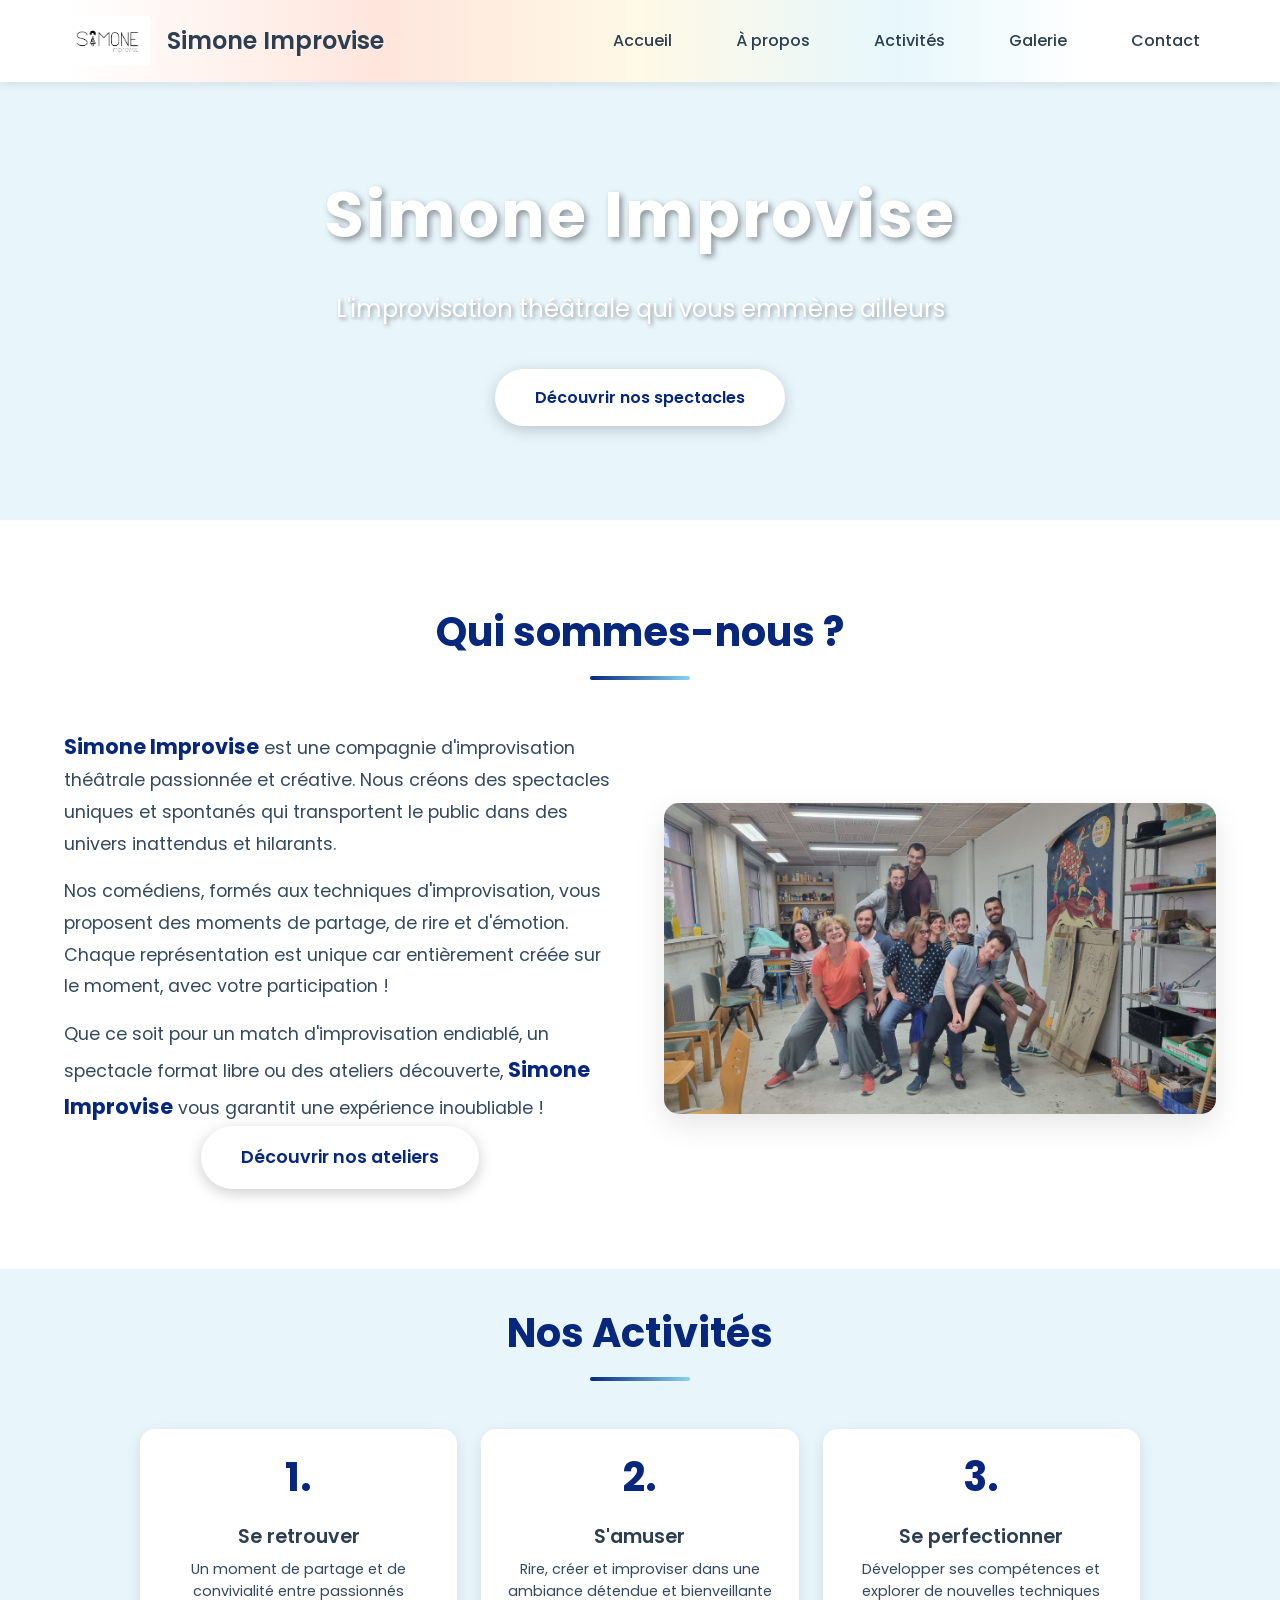
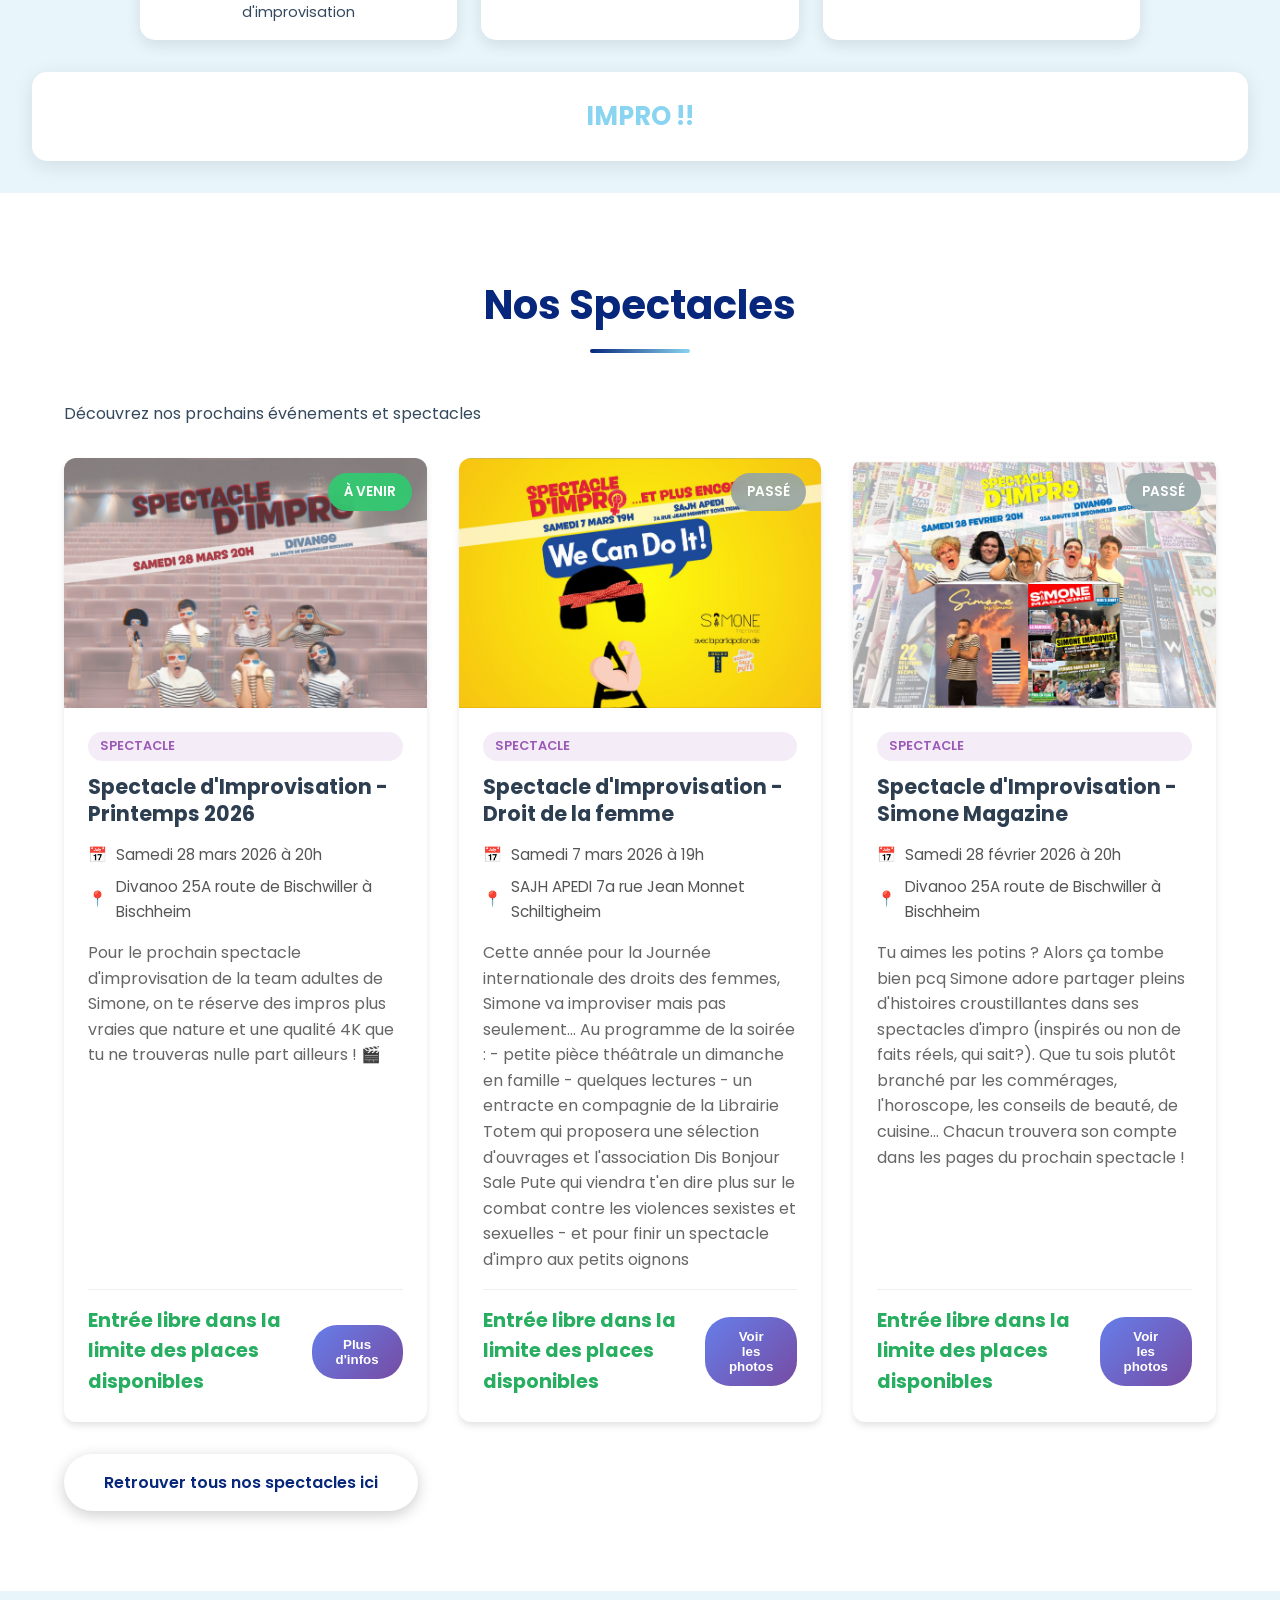
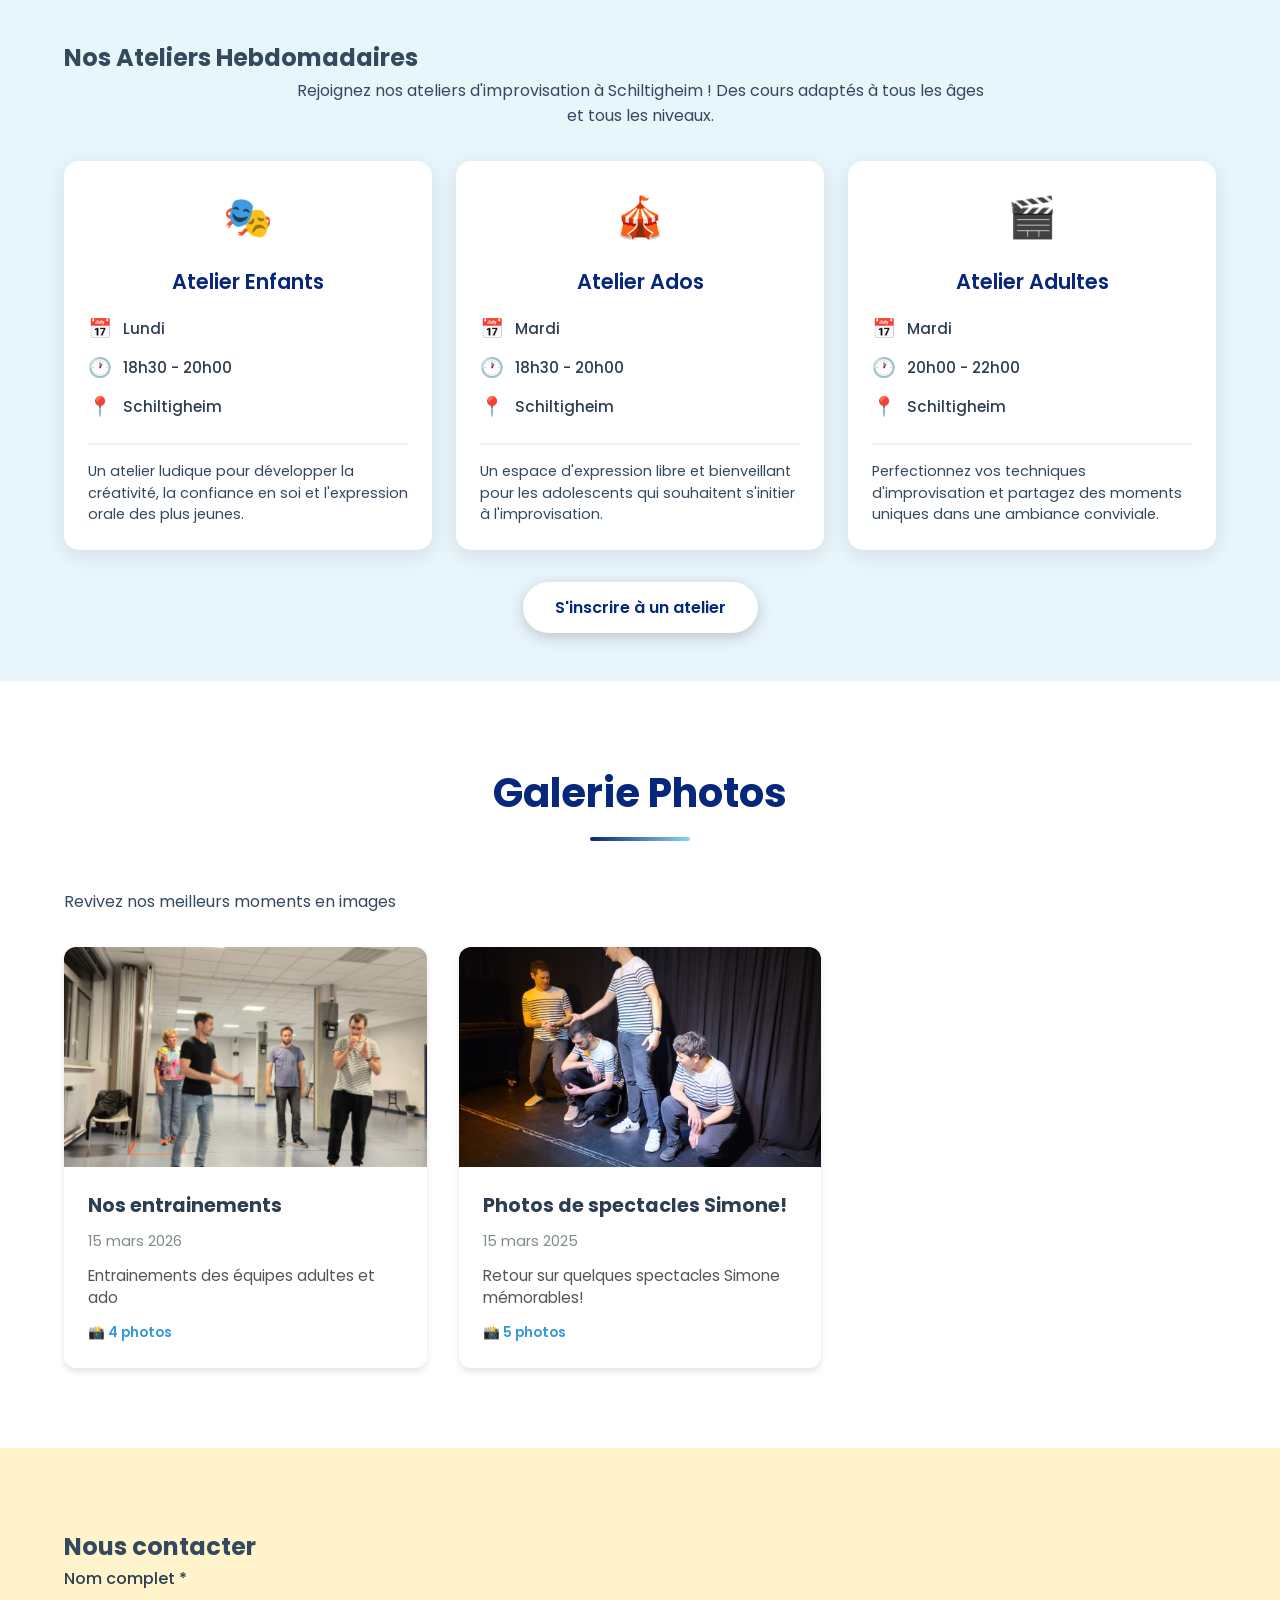
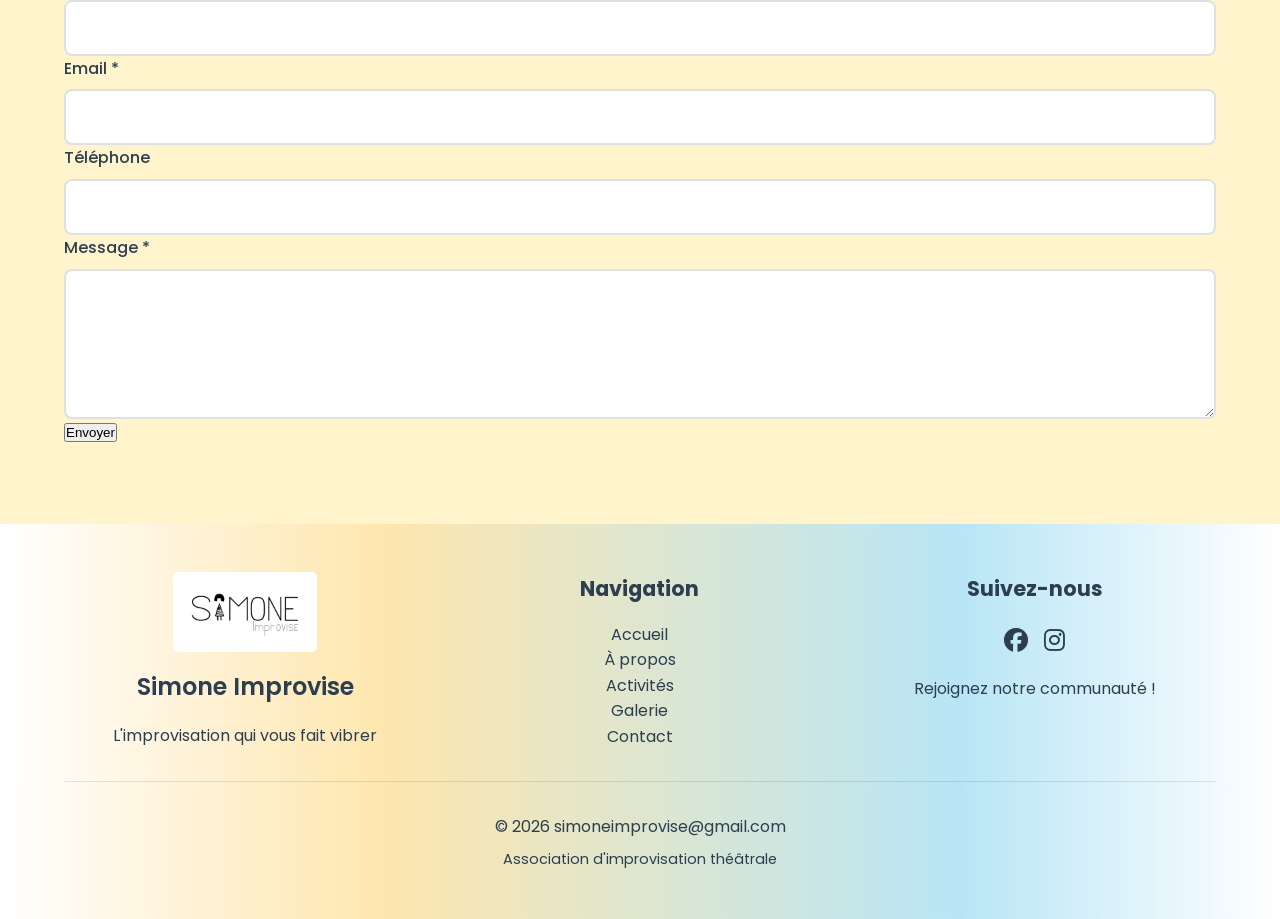
==== commit ff558bf0: "Modification de la page index" ====
--- a/index.html
+++ b/index.html
@@ -54,7 +54,9 @@
         <div class="hero-content">
             <h1>Simone Improvise</h1>
             <p>L'improvisation théâtrale qui vous emmène ailleurs</p>
-            <a href="#spectacles" class="btn">Découvrir nos spectacles</a>
+            <div class="btn-container">
+                <a href="#spectacles" class="btn">Découvrir nos spectacles</a>
+            </div>
         </div>
     </section>
 
@@ -77,6 +79,10 @@
                     Que ce soit pour un match d'improvisation endiablé, un spectacle format libre ou des ateliers
                     découverte, <strong>Simone Improvise</strong> vous garantit une expérience inoubliable !
                 </p>
+                <div class="btn-container">
+                    <a href="#ateliers-horaires" class="btn">Découvrir nos ateliers</a>
+                </div>
+                
             </div>
             <img src="assets/images/IMG_20230524_120431_947.jpg" alt="Équipe Simone Improvise" class="about-image">
         </div>
@@ -120,23 +126,90 @@
         </div>
     </section>
 
-    <!-- VALEURS -->
-    <section id="valeurs">
-        <h2 class="section-title">Nos Valeurs Essentielles</h2>
-        <div class="valeurs-content">
-            <img src="assets/images/IMG_20251007_082858_229.jpg" alt="Valeurs Simone Improvise" class="valeurs-image">
-            <div class="valeurs-text">
-                <h3>Notre Philosophie</h3>
-                <p>
-                    Chez Simone Improvise, nous croyons en la joie, au lien humain, et la bienveillance. 
-                    Notre association est un espace où chacun peut s'exprimer sans jugement. Nous encourageons 
-                    la créativité et l'esprit d'équipe, tout en cultivant l'humour et l'écoute.
-                </p>
-                <p style="margin-top: 1rem;">
-                    Que vous souhaitiez devenir comédien improvisateur ou simplement passer un bon moment, 
-                    vous êtes les bienvenus dans l'univers de l'improvisation !
-                </p>
-                <a href="#contact" class="btn-valeurs">Rejoignez-nous</a>
+    <section id="ateliers-horaires" class="workshops-schedule">
+        <div class="container">
+            <h2>Nos Ateliers Hebdomadaires</h2>
+            <p class="section-intro">
+                Rejoignez nos ateliers d'improvisation à Schiltigheim ! 
+                Des cours adaptés à tous les âges et tous les niveaux.
+            </p>
+            
+            <div class="schedule-grid">
+                <!-- Atelier Enfants -->
+                <div class="workshop-card">
+                    <div class="workshop-icon">🎭</div>
+                    <h3>Atelier Enfants</h3>
+                    <div class="workshop-details">
+                        <div class="detail-item">
+                            <span class="icon">📅</span>
+                            <span class="text">Lundi</span>
+                        </div>
+                        <div class="detail-item">
+                            <span class="icon">🕐</span>
+                            <span class="text">18h30 - 20h00</span>
+                        </div>
+                        <div class="detail-item">
+                            <span class="icon">📍</span>
+                            <span class="text">Schiltigheim</span>
+                        </div>
+                    </div>
+                    <p class="workshop-description">
+                        Un atelier ludique pour développer la créativité, la confiance en soi 
+                        et l'expression orale des plus jeunes.
+                    </p>
+                </div>
+
+                <!-- Atelier Ados -->
+                <div class="workshop-card">
+                    <div class="workshop-icon">🎪</div>
+                    <h3>Atelier Ados</h3>
+                    <div class="workshop-details">
+                        <div class="detail-item">
+                            <span class="icon">📅</span>
+                            <span class="text">Mardi</span>
+                        </div>
+                        <div class="detail-item">
+                            <span class="icon">🕐</span>
+                            <span class="text">18h30 - 20h00</span>
+                        </div>
+                        <div class="detail-item">
+                            <span class="icon">📍</span>
+                            <span class="text">Schiltigheim</span>
+                        </div>
+                    </div>
+                    <p class="workshop-description">
+                        Un espace d'expression libre et bienveillant pour les adolescents 
+                        qui souhaitent s'initier à l'improvisation.
+                    </p>
+                </div>
+
+                <!-- Atelier Adultes -->
+                <div class="workshop-card">
+                    <div class="workshop-icon">🎬</div>
+                    <h3>Atelier Adultes</h3>
+                    <div class="workshop-details">
+                        <div class="detail-item">
+                            <span class="icon">📅</span>
+                            <span class="text">Mardi</span>
+                        </div>
+                        <div class="detail-item">
+                            <span class="icon">🕐</span>
+                            <span class="text">20h00 - 22h00</span>
+                        </div>
+                        <div class="detail-item">
+                            <span class="icon">📍</span>
+                            <span class="text">Schiltigheim</span>
+                        </div>
+                    </div>
+                    <p class="workshop-description">
+                        Perfectionnez vos techniques d'improvisation et partagez des moments 
+                        uniques dans une ambiance conviviale.
+                    </p>
+                </div>
+            </div>
+
+            <div class="cta-container">
+                <a href="#contact" class="btn btn-primary">S'inscrire à un atelier</a>
             </div>
         </div>
     </section>
--- a/assets/css/styles.css
+++ b/assets/css/styles.css
@@ -51,12 +51,16 @@
     background: var(--white);
 }
 
+.btn-container {
+    text-align: center;
+}
+
 /* ========================================
    HEADER & NAVIGATION
    ======================================== */
 
 header {
-    # linear-gradient(90deg, #FFB4A8 0%, #FDD679 35%, #89D4F0 70%, #7DDCC8 100%);
+    /* linear-gradient(90deg, #FFB4A8 0%, #FDD679 35%, #89D4F0 70%, #7DDCC8 100%); */
     background: linear-gradient(90deg, 
         #FFFFFF 0%, 
         #FFFFFF 5%,          /* Plus de blanc */
@@ -749,3 +753,138 @@
     }
 }
 
+/* ========================================
+   SECTION ATELIERS HORAIRES - VERSION COMPACTE
+   ======================================== */
+
+.workshops-schedule {
+    padding: 3rem 5%; /* Réduit de 5rem à 3rem */
+    background: var(--pale-blue);
+    max-width: 1400px;
+    margin: 0 auto;
+}
+
+.workshops-schedule .section-intro {
+    text-align: center;
+    font-size: 1rem; /* Réduit de 1.1rem à 1rem */
+    margin-bottom: 2rem; /* Réduit de 3rem à 2rem */
+    max-width: 700px;
+    margin-left: auto;
+    margin-right: auto;
+    color: var(--text-color);
+    line-height: 1.6; /* Réduit de 1.8 à 1.6 */
+}
+
+.schedule-grid {
+    display: grid;
+    grid-template-columns: repeat(auto-fit, minmax(280px, 1fr)); /* Réduit de 300px à 280px */
+    gap: 1.5rem; /* Réduit de 2.5rem à 1.5rem */
+    margin-bottom: 2rem; /* Réduit de 3rem à 2rem */
+}
+
+.workshop-card {
+    background: white;
+    border-radius: 15px;
+    padding: 1.5rem; /* Réduit de 2rem à 1.5rem */
+    box-shadow: 0 5px 20px rgba(0,0,0,0.1);
+    transition: all 0.3s ease;
+}
+
+.workshop-card:hover {
+    transform: translateY(-10px);
+    box-shadow: 0 15px 40px rgba(0,0,0,0.2);
+}
+
+.workshop-icon {
+    font-size: 2.5rem; /* Réduit de 3rem à 2.5rem */
+    text-align: center;
+    margin-bottom: 1rem; /* Réduit de 1.5rem à 1rem */
+}
+
+.workshop-card h3 {
+    font-size: 1.3rem; /* Réduit de 1.5rem à 1.3rem */
+    margin-bottom: 1rem; /* Réduit de 1.5rem à 1rem */
+    text-align: center;
+    color: var(--coral-pastel);
+    font-weight: 600;
+}
+
+.workshop-details {
+    margin-bottom: 1rem; /* Réduit de 1.5rem à 1rem */
+    padding-bottom: 0.8rem; /* Réduit de 1rem à 0.8rem */
+    border-bottom: 2px solid var(--pale-blue);
+}
+
+.detail-item {
+    display: flex;
+    align-items: center;
+    margin-bottom: 8px; /* Réduit de 12px à 8px */
+    font-size: 0.95rem; /* Réduit de 1rem à 0.95rem */
+    color: var(--text-color);
+}
+
+.detail-item .icon {
+    font-size: 1.2rem; /* Réduit de 1.3rem à 1.2rem */
+    margin-right: 10px; /* Réduit de 12px à 10px */
+    width: 25px; /* Réduit de 30px à 25px */
+    flex-shrink: 0;
+}
+
+.detail-item .text {
+    font-weight: 500;
+    color: var(--dark-text);
+}
+
+.workshop-description {
+    font-size: 0.9rem; /* Réduit de 0.95rem à 0.9rem */
+    line-height: 1.5; /* Réduit de 1.6 à 1.5 */
+    color: var(--text-color);
+}
+
+.cta-container {
+    text-align: center;
+    margin-top: 1.5rem; /* Réduit de 2rem à 1.5rem */
+}
+
+.btn-primary {
+    display: inline-block;
+    padding: 0.8rem 2rem; /* Réduit de 1rem 2.5rem à 0.8rem 2rem */
+    background: white;
+    color: var(--coral-pastel);
+    text-decoration: none;
+    border-radius: 50px;
+    font-weight: 600;
+    transition: all 0.3s ease;
+    box-shadow: 0 4px 15px rgba(0,0,0,0.2);
+}
+
+.btn-primary:hover {
+    transform: translateY(-3px);
+    box-shadow: 0 6px 20px rgba(0,0,0,0.3);
+    background: var(--pale-yellow);
+}
+
+/* Responsive */
+@media screen and (max-width: 768px) {
+    .schedule-grid {
+        grid-template-columns: 1fr;
+    }
+    
+    .workshops-schedule {
+        padding: 2rem 1.5rem; /* Réduit de 3rem à 2rem */
+    }
+    
+    .workshop-card {
+        padding: 1.2rem; /* Réduit de 1.5rem à 1.2rem */
+    }
+}
+
+@media screen and (max-width: 480px) {
+    .workshop-icon {
+        font-size: 2rem; /* Réduit de 2.5rem à 2rem */
+    }
+    
+    .workshop-card h3 {
+        font-size: 1.2rem; /* Réduit de 1.3rem à 1.2rem */
+    }
+}
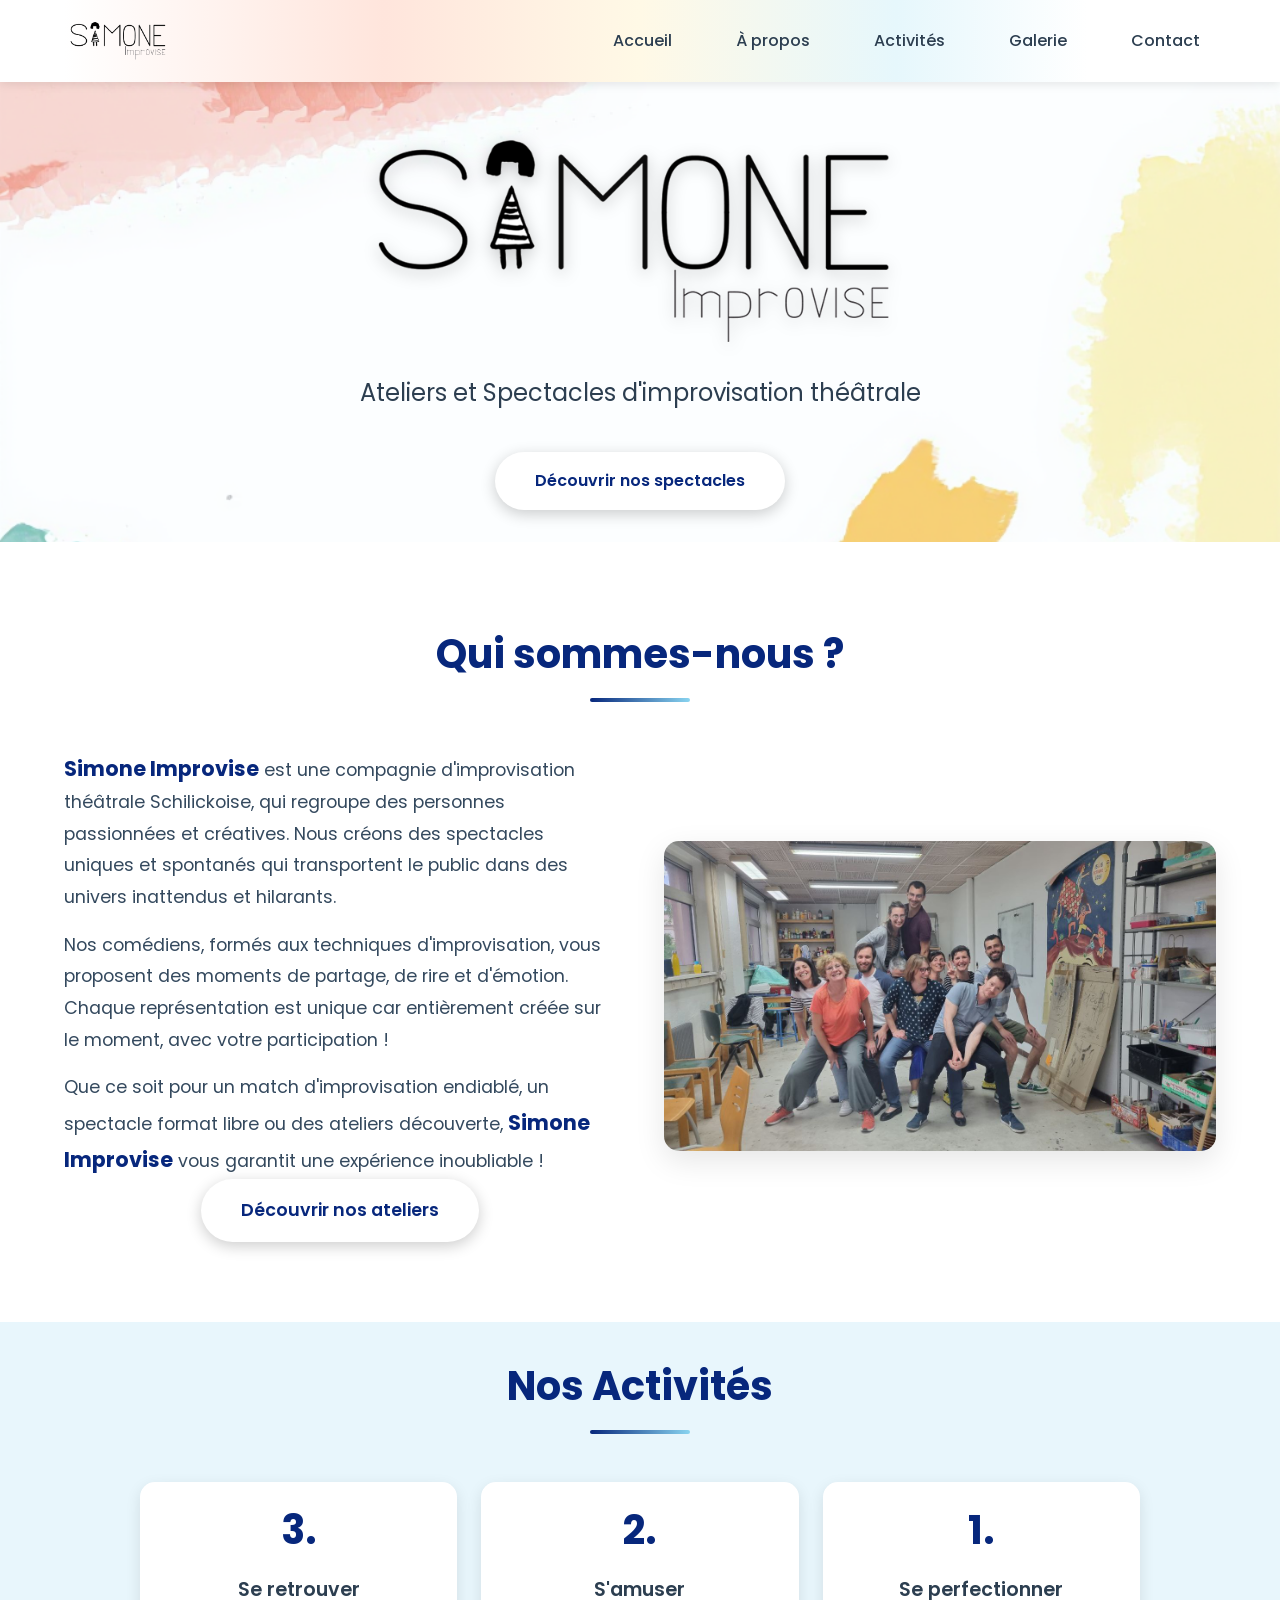
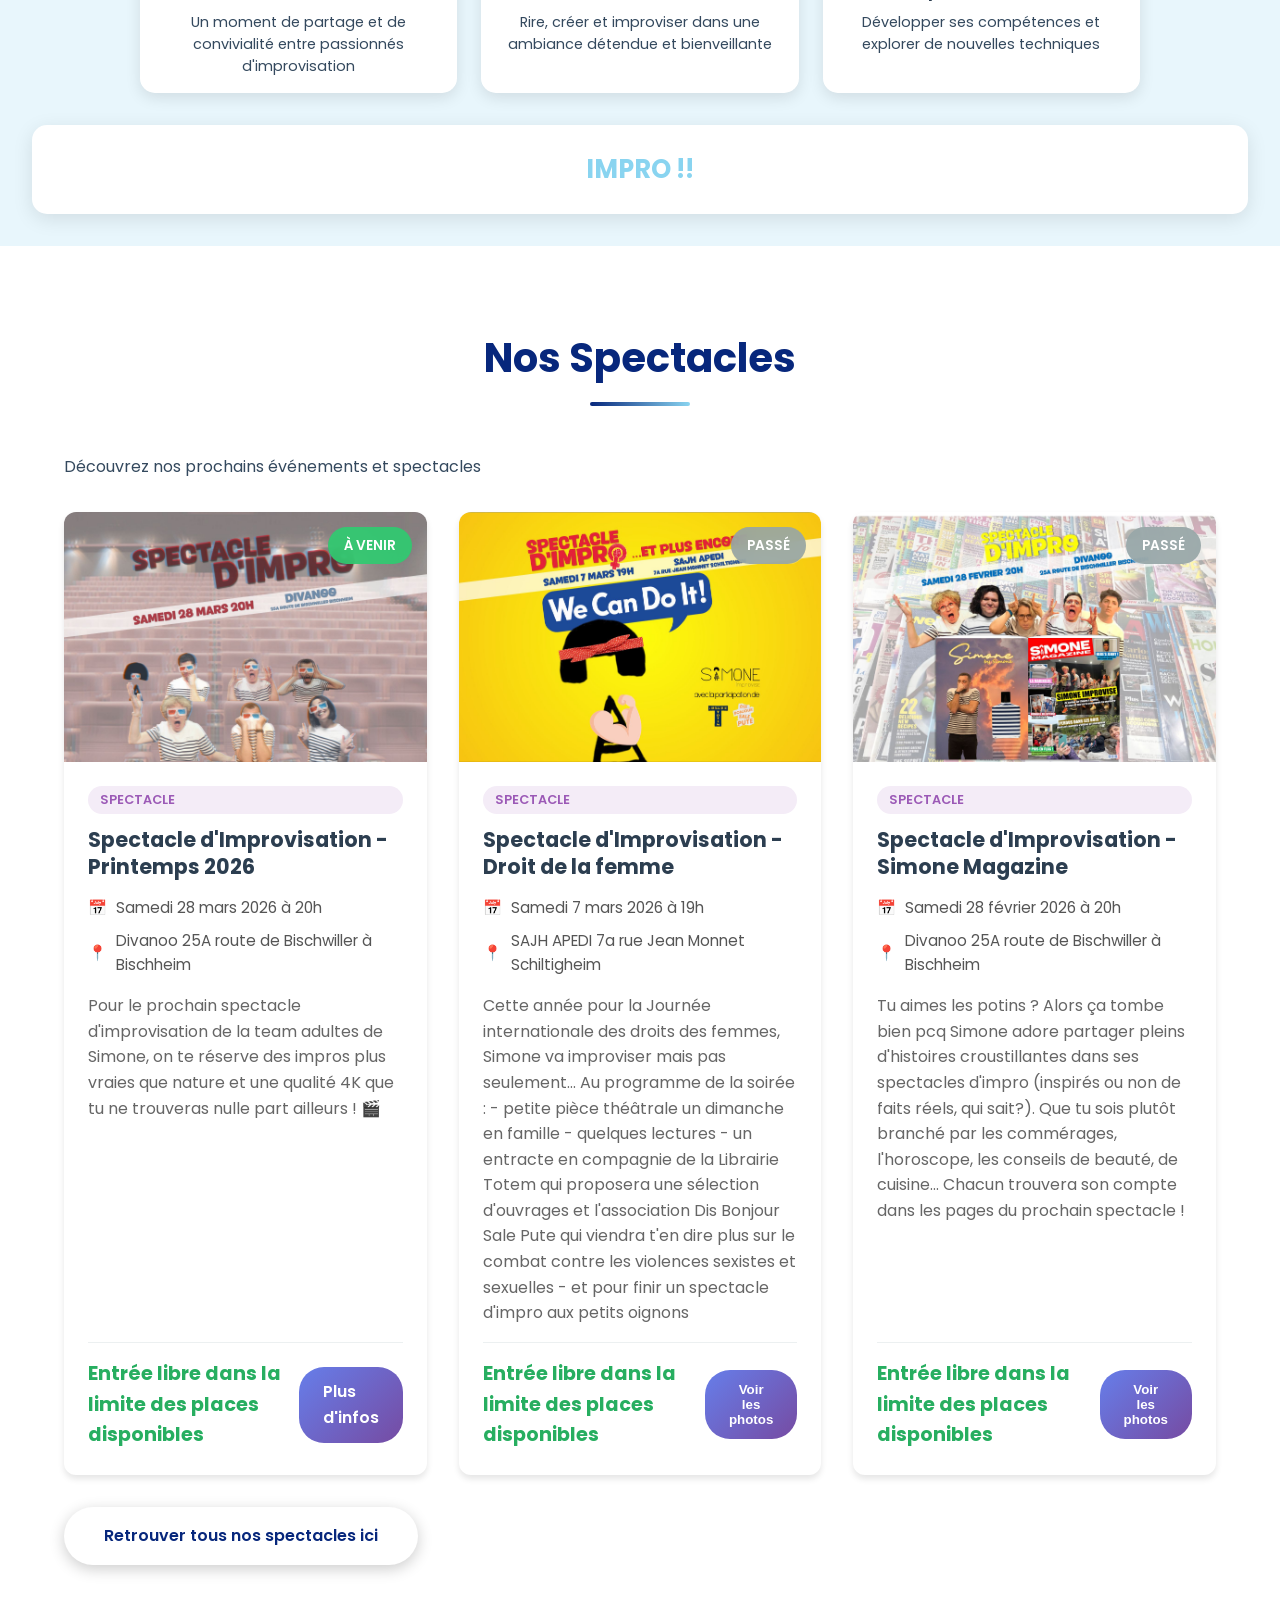
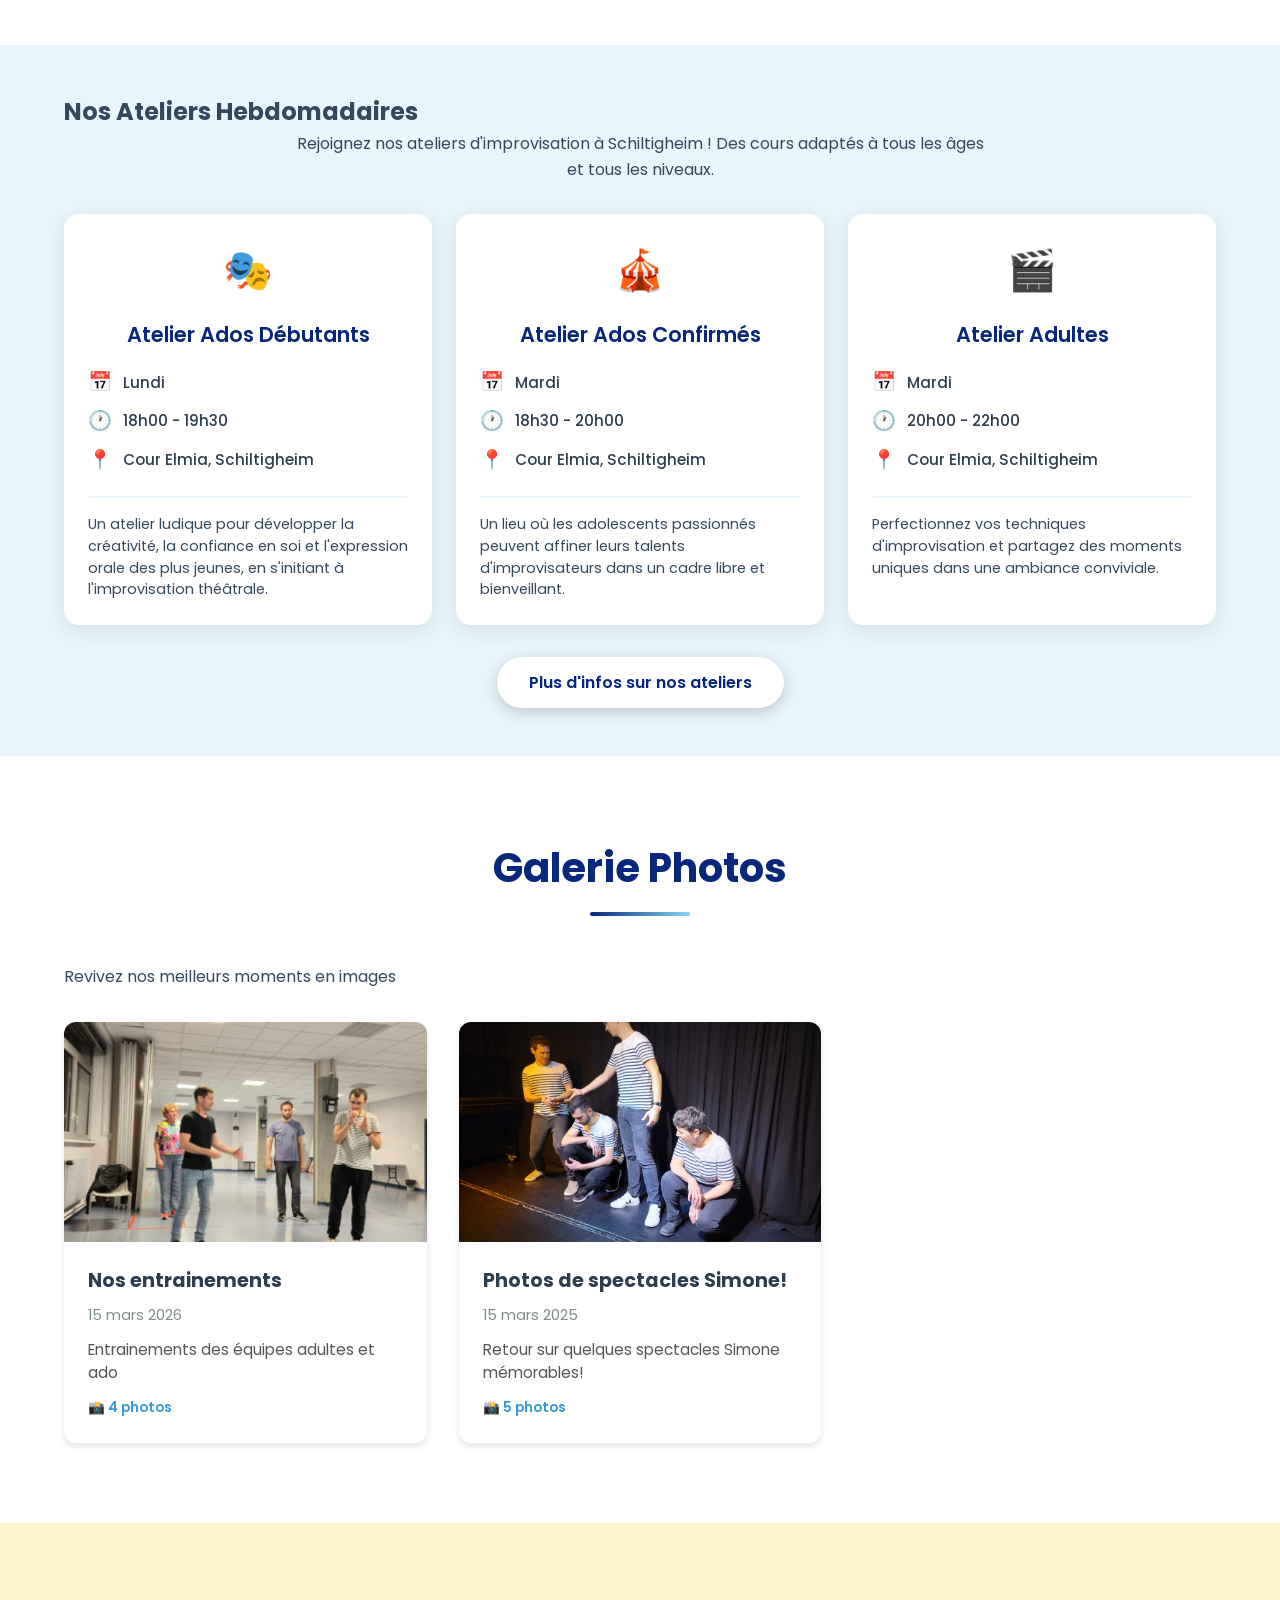
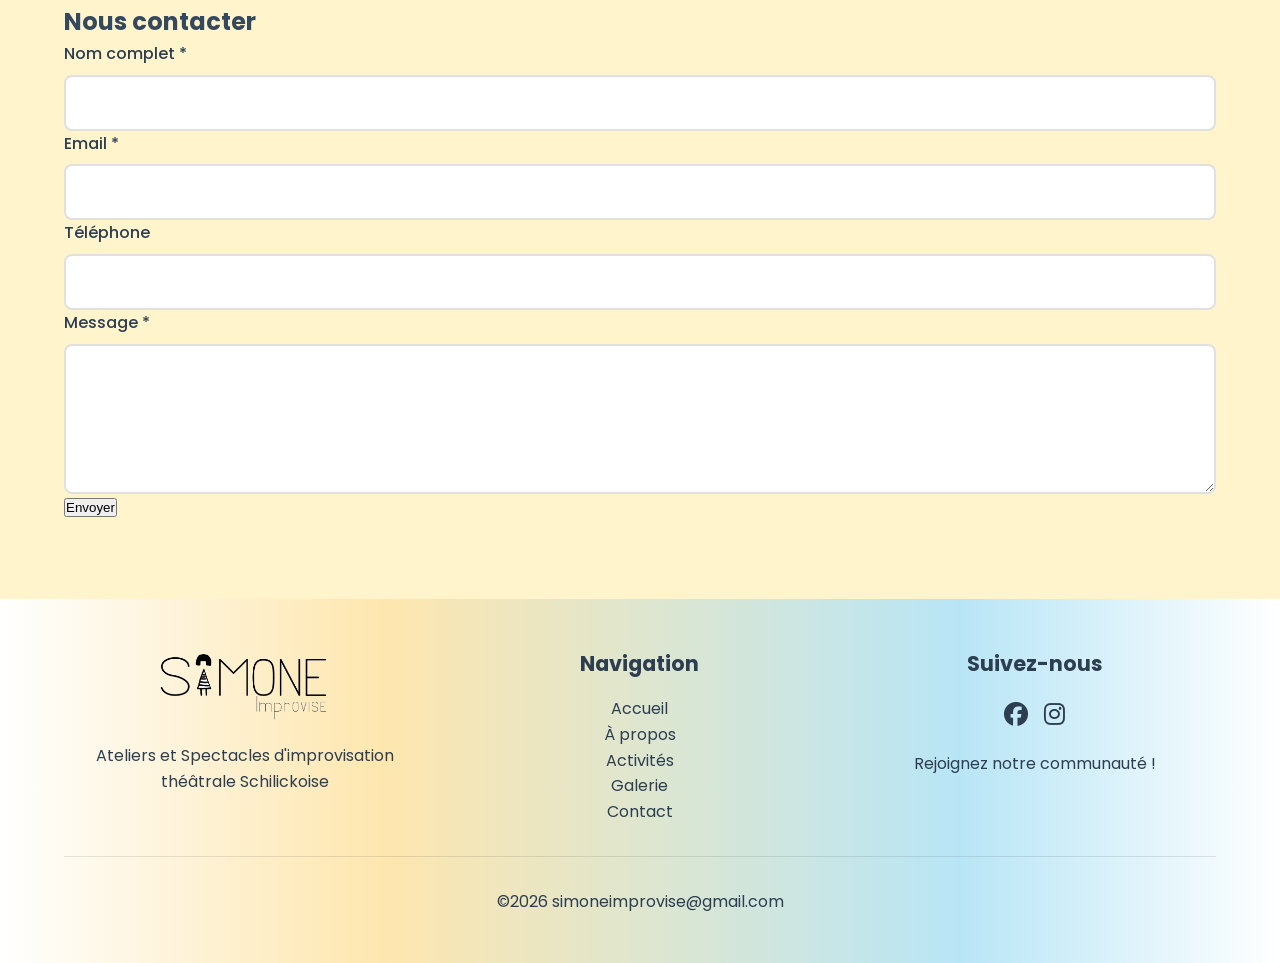
==== commit fc374ae1: "modification suite avis" ====
--- a/index.html
+++ b/index.html
@@ -4,7 +4,7 @@
     <meta charset="UTF-8">
     <meta name="viewport" content="width=device-width, initial-scale=1.0">
     <meta name="description" content="Simone Improvise - Compagnie d'improvisation théâtrale. Découvrez nos spectacles et rejoignez l'aventure !">
-    <meta name="keywords" content="improvisation, théâtre, spectacle, Simone Improvise, association">
+    <meta name="keywords" content="improvisation, théâtre, spectacle, Simone Improvise, association, Schilickoise, Schiltigheim, Schilick">
     <meta property="og:title" content="Simone Improvise - Improvisation Théâtrale">
     <meta property="og:description" content="Compagnie d'improvisation théâtrale">
     <meta property="og:type" content="website">
@@ -31,8 +31,8 @@
     <header>
         <nav>
             <div class="logo-container">
-                <img src="assets/images/logoSimoneBlancnc-c-1-150x150.jpg" alt="Logo Simone Improvise" class="logo">
-                <span class="brand-name">Simone Improvise</span>
+                <img src="assets/images/logo-simone-transparent.png" alt="Logo Simone Improvise" class="logo">
+                <!-- <span class="brand-name">Simone Improvise</span> -->
             </div>
             <ul class="nav-links">
                 <li><a href="#accueil">Accueil</a></li>
@@ -52,11 +52,9 @@
     <!-- HERO SECTION -->
     <section id="accueil" class="hero">
         <div class="hero-content">
-            <h1>Simone Improvise</h1>
-            <p>L'improvisation théâtrale qui vous emmène ailleurs</p>
-            <div class="btn-container">
-                <a href="#spectacles" class="btn">Découvrir nos spectacles</a>
-            </div>
+            <img src="assets/images/logo-simone-transparent.png" alt="Simone Improvise" class="hero-logo">
+            <p>Ateliers et Spectacles d'improvisation théâtrale</p>
+            <a href="#spectacles" class="btn">Découvrir nos spectacles</a>
         </div>
     </section>
 
@@ -66,7 +64,7 @@
         <div class="about-content">
             <div class="about-text">
                 <p>
-                    <strong>Simone Improvise</strong> est une compagnie d'improvisation théâtrale passionnée et créative.
+                    <strong>Simone Improvise</strong> est une compagnie d'improvisation théâtrale Schilickoise, qui regroupe des personnes passionnées et créatives.
                     Nous créons des spectacles uniques et spontanés qui transportent le public dans des univers
                     inattendus et hilarants.
                 </p>
@@ -93,7 +91,7 @@
         <h2 class="section-title">Nos Activités</h2>
         <div class="activites-grid">
             <div class="activite-box">
-                <div class="activite-number">1.</div>
+                <div class="activite-number">3.</div>
                 <div class="activite-title">Se retrouver</div>
                 <div class="activite-text">Un moment de partage et de convivialité entre passionnés d'improvisation</div>
             </div>
@@ -103,7 +101,7 @@
                 <div class="activite-text">Rire, créer et improviser dans une ambiance détendue et bienveillante</div>
             </div>
             <div class="activite-box">
-                <div class="activite-number">3.</div>
+                <div class="activite-number">1.</div>
                 <div class="activite-title">Se perfectionner</div>
                 <div class="activite-text">Développer ses compétences et explorer de nouvelles techniques</div>
             </div>
@@ -138,7 +136,7 @@
                 <!-- Atelier Enfants -->
                 <div class="workshop-card">
                     <div class="workshop-icon">🎭</div>
-                    <h3>Atelier Enfants</h3>
+                    <h3>Atelier Ados Débutants</h3>
                     <div class="workshop-details">
                         <div class="detail-item">
                             <span class="icon">📅</span>
@@ -146,23 +144,23 @@
                         </div>
                         <div class="detail-item">
                             <span class="icon">🕐</span>
-                            <span class="text">18h30 - 20h00</span>
+                            <span class="text">18h00 - 19h30</span>
                         </div>
                         <div class="detail-item">
                             <span class="icon">📍</span>
-                            <span class="text">Schiltigheim</span>
+                            <span class="text">Cour Elmia, Schiltigheim</span>
                         </div>
                     </div>
                     <p class="workshop-description">
                         Un atelier ludique pour développer la créativité, la confiance en soi 
-                        et l'expression orale des plus jeunes.
+                        et l'expression orale des plus jeunes, en s'initiant à l'improvisation théâtrale.
                     </p>
                 </div>
 
                 <!-- Atelier Ados -->
                 <div class="workshop-card">
                     <div class="workshop-icon">🎪</div>
-                    <h3>Atelier Ados</h3>
+                    <h3>Atelier Ados Confirmés</h3>
                     <div class="workshop-details">
                         <div class="detail-item">
                             <span class="icon">📅</span>
@@ -174,12 +172,12 @@
                         </div>
                         <div class="detail-item">
                             <span class="icon">📍</span>
-                            <span class="text">Schiltigheim</span>
+                            <span class="text">Cour Elmia, Schiltigheim</span>
                         </div>
                     </div>
                     <p class="workshop-description">
-                        Un espace d'expression libre et bienveillant pour les adolescents 
-                        qui souhaitent s'initier à l'improvisation.
+                        Un lieu où les adolescents passionnés peuvent affiner leurs talents 
+                        d'improvisateurs dans un cadre libre et bienveillant.
                     </p>
                 </div>
 
@@ -198,7 +196,7 @@
                         </div>
                         <div class="detail-item">
                             <span class="icon">📍</span>
-                            <span class="text">Schiltigheim</span>
+                            <span class="text">Cour Elmia, Schiltigheim</span>
                         </div>
                     </div>
                     <p class="workshop-description">
@@ -209,7 +207,7 @@
             </div>
 
             <div class="cta-container">
-                <a href="#contact" class="btn btn-primary">S'inscrire à un atelier</a>
+                <a href="#contact" class="btn btn-primary">Plus d'infos sur nos ateliers</a>
             </div>
         </div>
     </section>
@@ -272,10 +270,10 @@
         <div class="footer-content">
             <div class="footer-section">
                 <div class="footer-logo-container">
-                    <img src="assets/images/logoSimoneBlancnc-c-1-150x150.jpg" alt="Logo Simone Improvise" class="footer-logo">
-                    <span class="footer-brand">Simone Improvise</span>
-                </div>
-                <p style="margin-top: 1rem;">L'improvisation qui vous fait vibrer</p>
+                    <img src="assets/images/logo-simone-transparent.png" alt="Logo Simone Improvise" class="footer-logo">
+                    <!-- <span class="footer-brand">Simone Improvise</span> -->
+                </div>
+                <p style="margin-top: 1rem;">Ateliers et Spectacles d'improvisation théâtrale Schilickoise</p>
             </div>
             <div class="footer-section">
                 <h3>Navigation</h3>
@@ -295,8 +293,8 @@
             </div>
         </div>
         <div class="footer-bottom">
-            <p>&copy; 2026 simoneimprovise@gmail.com</p>
-            <p style="margin-top: 0.5rem; font-size: 0.9rem;">Association d'improvisation théâtrale</p>
+            <p>&copy;2026 simoneimprovise@gmail.com</p>
+            <!-- <p style="margin-top: 0.5rem; font-size: 0.9rem;">Ateliers et Spectacles d'improvisation théatrale Schilickoise</p> -->
         </div>
     </footer>
 
--- a/assets/css/styles.css
+++ b/assets/css/styles.css
@@ -9,18 +9,6 @@
 }
 
 :root {
-    /* Palette de couleurs principale 
-    --coral-pastel: #FFB4A8;
-    --sunshine-yellow: #FDD679;
-    --sky-blue: #89D4F0;
-    --mint-green: #7DDCC8;
-    --pale-blue: #E8F6FC;
-    --pale-yellow: #FFF4CC;
-    --white: #FFFFFF;
-    --dark-text: #2C3E50;
-    --text-color: #34495E;
-*/
-
     --coral-pastel: #07277c;
     --sunshine-yellow: #FDD679;
     --sky-blue: #89D4F0;
@@ -30,17 +18,15 @@
     --white: #FFFFFF;
     --dark-text: #2C3E50;
     --text-color: #34495E;
-
-  --bleu:        #07277c;
-  --bleu-clair:  #0a2c84;
-  --fond-clair:  #eff9ff;
-  --fond-hero:   #ebe3d9;
-  --fond-cover:  #edeeee;
-  --texte:       #03081e;
-  --texte-gris:  #252525;
-  --bordure:     #7b90bd;
-  --blanc:       #ffffff;
-
+    --bleu:        #07277c;
+    --bleu-clair:  #0a2c84;
+    --fond-clair:  #eff9ff;
+    --fond-hero:   #ebe3d9;
+    --fond-cover:  #edeeee;
+    --texte:       #03081e;
+    --texte-gris:  #252525;
+    --bordure:     #7b90bd;
+    --blanc:       #ffffff;
 }
 
 body {
@@ -55,6 +41,9 @@
     text-align: center;
 }
 
+.btn-spectacles {
+    text-align: center;
+}
 /* ========================================
    HEADER & NAVIGATION
    ======================================== */
@@ -95,7 +84,7 @@
 .logo {
     height: 50px;
     width: auto;
-    background: white;
+    #background: white;
     padding: 5px;
     border-radius: 5px;
 }
@@ -148,35 +137,57 @@
 .hero {
     margin-top: 70px;
     min-height: 50vh;
-    background: linear-gradient(135deg, rgba(255, 180, 168, 0.7), rgba(137, 212, 240, 0.7)),
-                url('assets/images/IMG_20230524_120431_947.jpg') center/cover no-repeat;
     display: flex;
     align-items: center;
     justify-content: center;
     text-align: center;
     color: white;
     position: relative;
-    padding: 4rem 2rem;
+    padding: 2rem 2rem;
+    overflow: hidden;
+}
+
+/* Fond aquarelle responsive avec transparence */
+.hero::before {
+    content: '';
+    position: absolute;
+    top: 0;
+    left: 0;
+    width: 100%;
+    height: 100%;
+    background-image: url('../images/hero-background.png');
+    background-size: cover;
+    background-position: center;
+    background-repeat: no-repeat;
+    opacity: 0.85;
+    z-index: 0;
 }
 
 .hero-content {
     z-index: 2;
     max-width: 800px;
     animation: fadeInUp 1s ease;
+    position: relative;
+}
+
+.hero-logo {
+    max-width: 600px;
+    width: 90%;
+    height: auto;
+    margin-top: 2rem;
+    margin-bottom: 1rem;
+    filter: drop-shadow(0 4px 8px rgba(0,0,0,0.2));
 }
 
 .hero h1 {
-    font-size: 4rem;
-    margin-bottom: 1.5rem;
-    text-shadow: 3px 3px 6px rgba(0,0,0,0.4);
-    letter-spacing: 2px;
-    font-weight: 700;
+    display: none; /* Cache le titre texte car il est dans l'image */
 }
 
 .hero p {
     font-size: 1.5rem;
     margin-bottom: 2.5rem;
-    text-shadow: 2px 2px 4px rgba(0,0,0,0.4);
+    color: var(--dark-text);
+    text-shadow: 2px 2px 4px rgba(255,255,255,0.8);
 }
 
 /* ========================================
@@ -595,7 +606,7 @@
 
 .footer-logo {
     height: 80px;
-    background: white;
+    #background: white;
     padding: 5px;
     border-radius: 5px;
 }
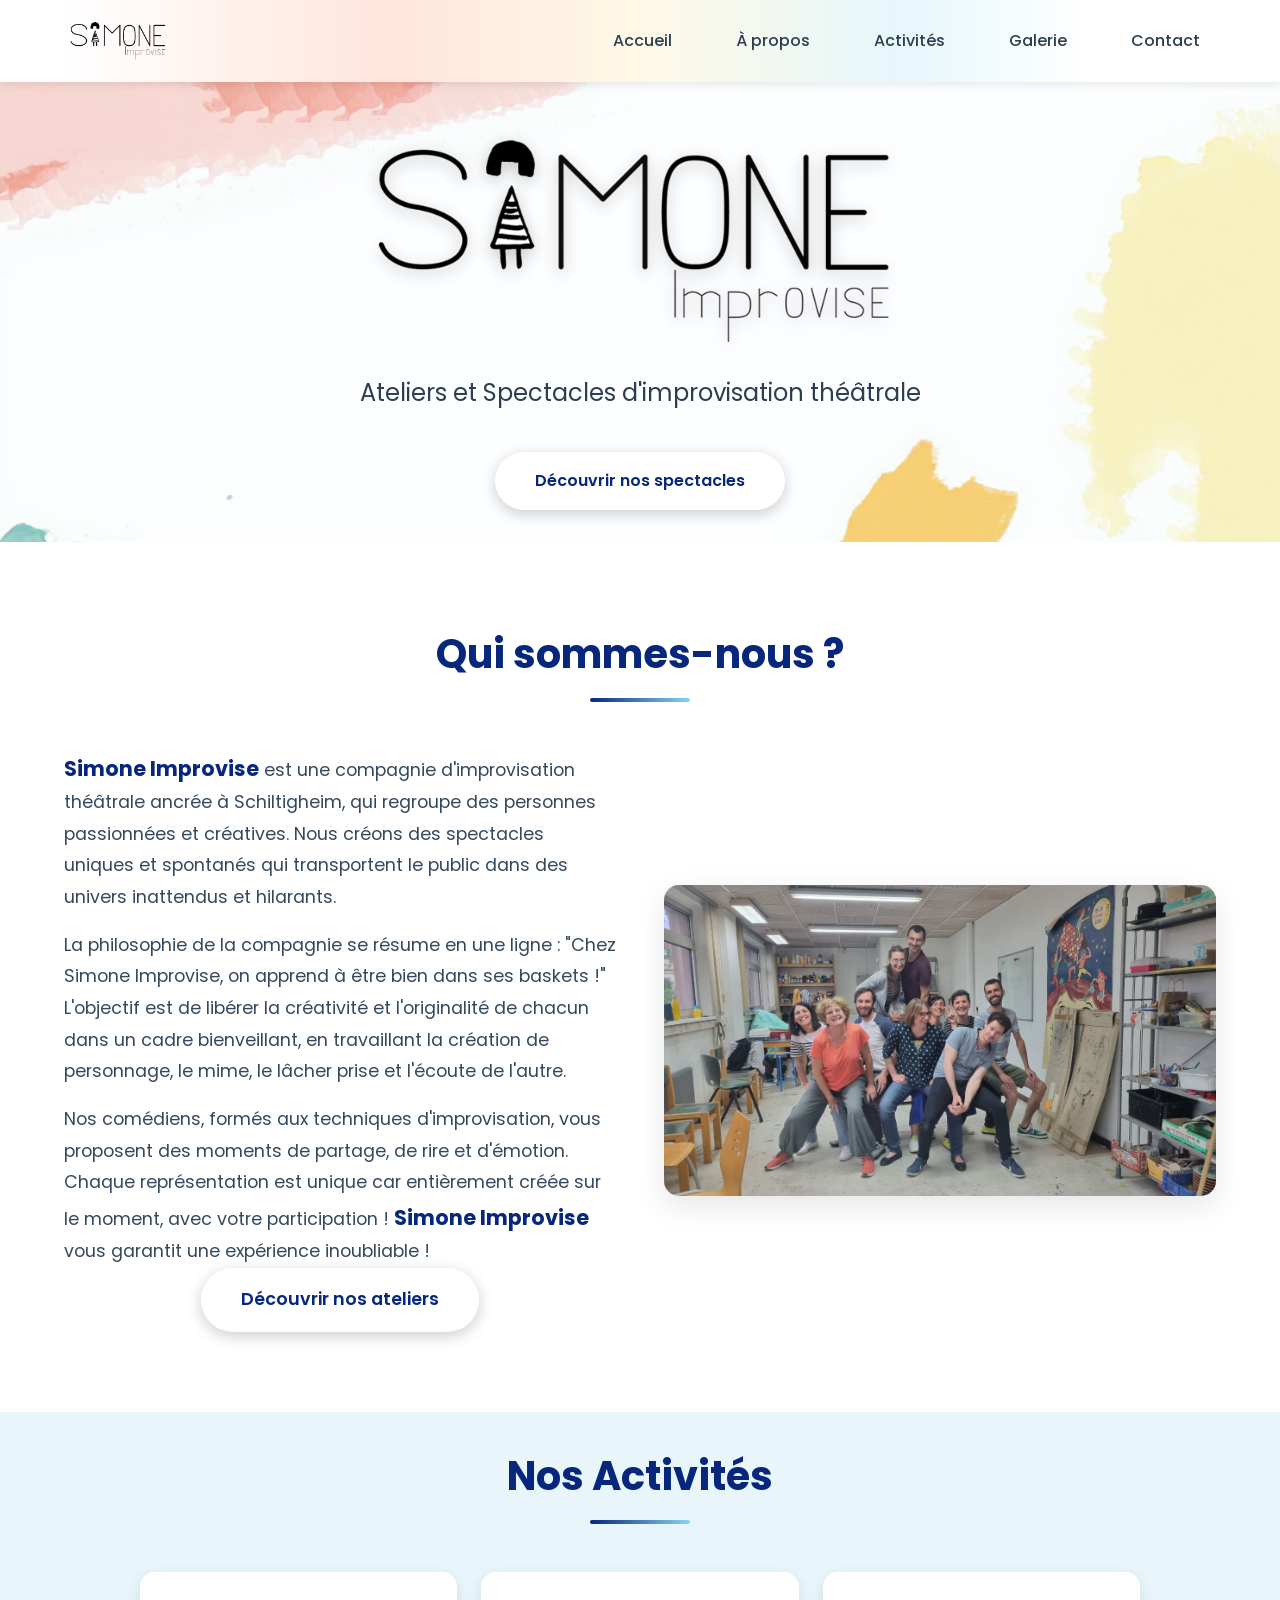
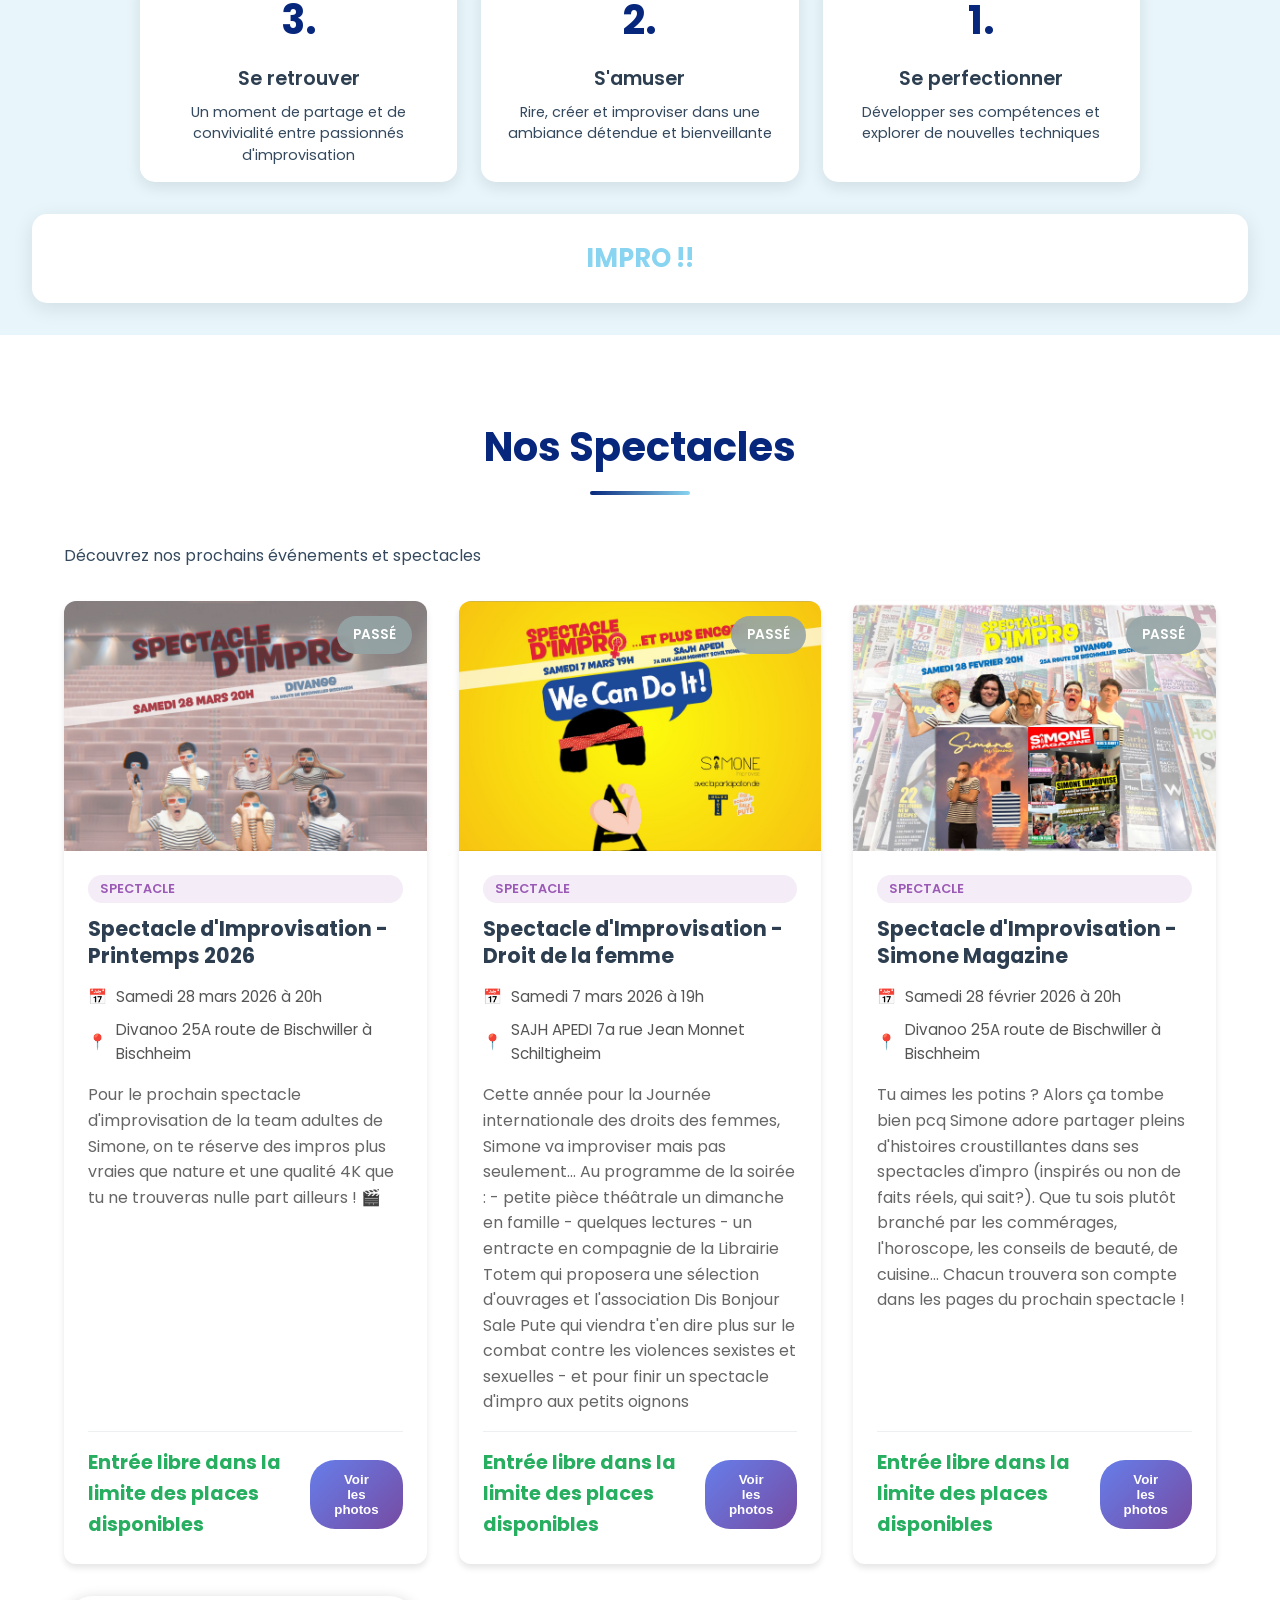
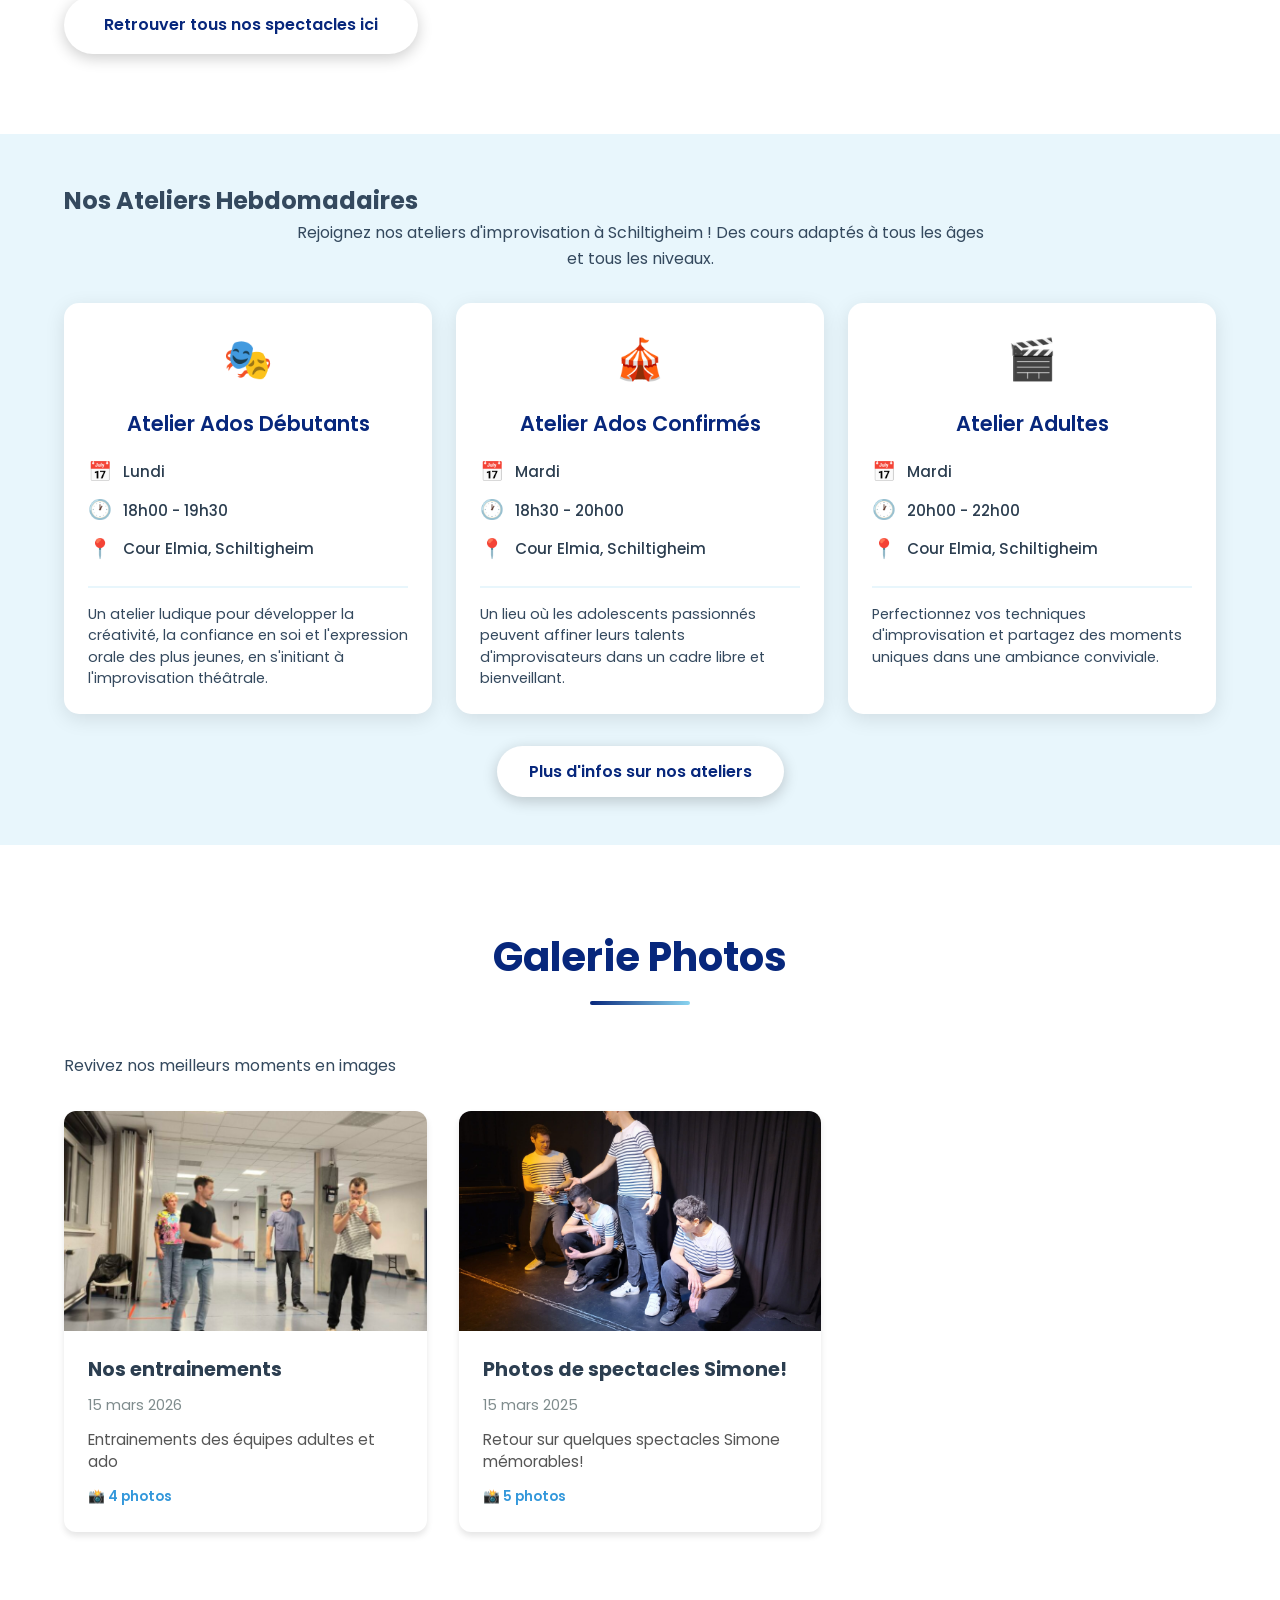
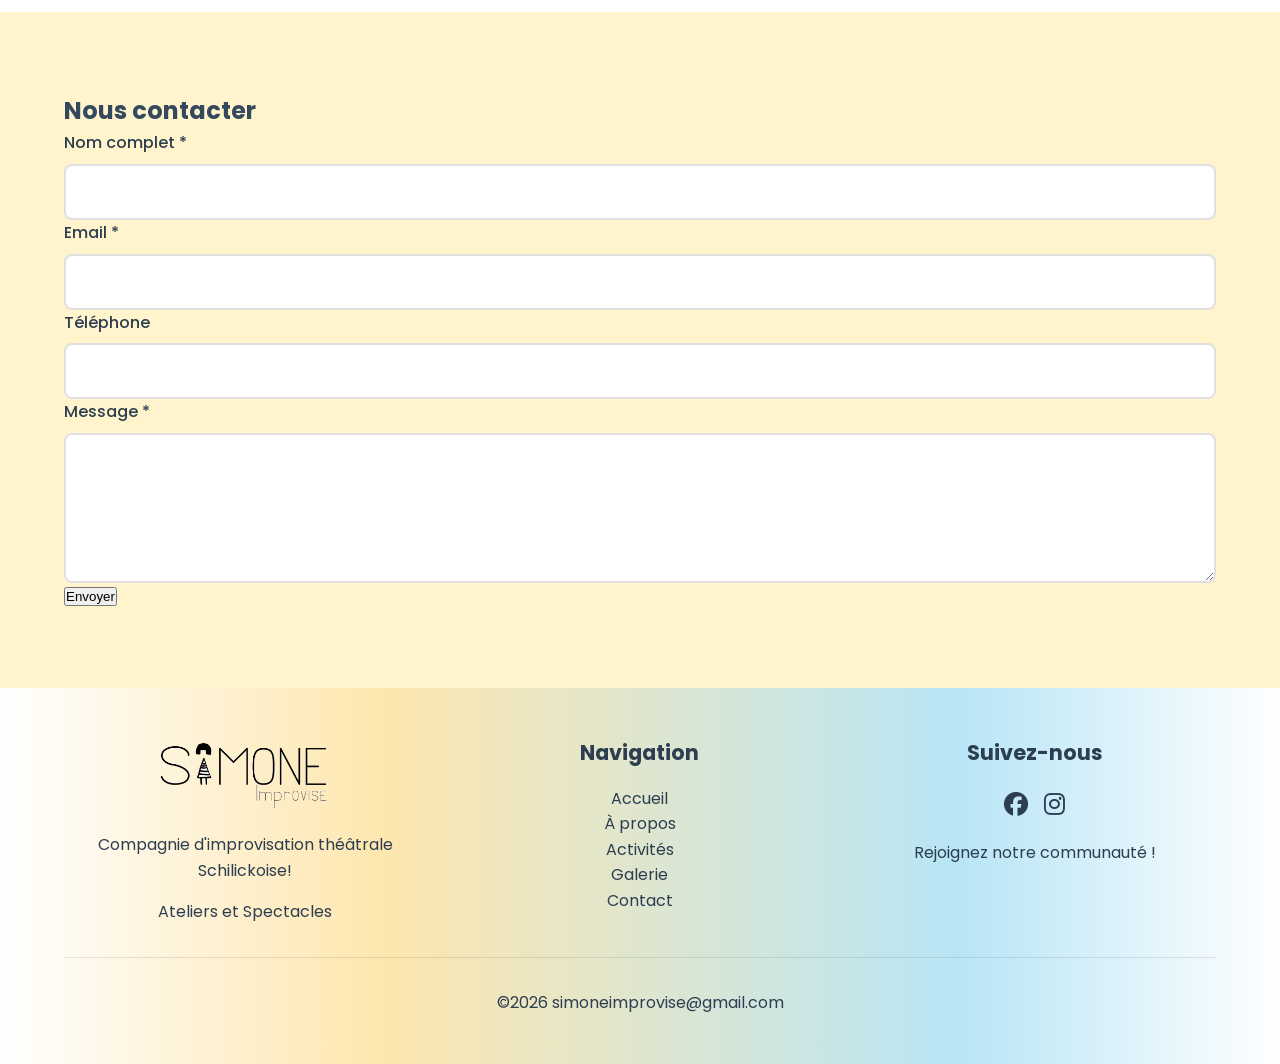
==== commit 31d0679d: "add dynamic spectacle" ====
--- a/index.html
+++ b/index.html
@@ -64,18 +64,19 @@
         <div class="about-content">
             <div class="about-text">
                 <p>
-                    <strong>Simone Improvise</strong> est une compagnie d'improvisation théâtrale Schilickoise, qui regroupe des personnes passionnées et créatives.
+                    <strong>Simone Improvise</strong> est une compagnie d'improvisation théâtrale ancrée à Schiltigheim, qui regroupe des personnes passionnées et créatives.
                     Nous créons des spectacles uniques et spontanés qui transportent le public dans des univers
                     inattendus et hilarants.
+                </p>
+                <p style="margin-top: 1rem;">
+                    La philosophie de la compagnie se résume en une ligne : "Chez Simone Improvise, on apprend à être bien dans ses baskets !"
+                    L'objectif est de libérer la créativité et l'originalité de chacun dans un cadre bienveillant, en travaillant la création de personnage, le mime, le lâcher prise et l'écoute de l'autre.
                 </p>
                 <p style="margin-top: 1rem;">
                     Nos comédiens, formés aux techniques d'improvisation, vous proposent des moments de partage,
                     de rire et d'émotion. Chaque représentation est unique car entièrement créée sur le moment,
                     avec votre participation !
-                </p>
-                <p style="margin-top: 1rem;">
-                    Que ce soit pour un match d'improvisation endiablé, un spectacle format libre ou des ateliers
-                    découverte, <strong>Simone Improvise</strong> vous garantit une expérience inoubliable !
+                    <strong>Simone Improvise</strong> vous garantit une expérience inoubliable !
                 </p>
                 <div class="btn-container">
                     <a href="#ateliers-horaires" class="btn">Découvrir nos ateliers</a>
@@ -273,7 +274,9 @@
                     <img src="assets/images/logo-simone-transparent.png" alt="Logo Simone Improvise" class="footer-logo">
                     <!-- <span class="footer-brand">Simone Improvise</span> -->
                 </div>
-                <p style="margin-top: 1rem;">Ateliers et Spectacles d'improvisation théâtrale Schilickoise</p>
+                
+                <p style="margin-top: 1rem;">Compagnie d'improvisation théâtrale Schilickoise! </p>
+                <p style="margin-top: 1rem;">Ateliers et Spectacles</p>
             </div>
             <div class="footer-section">
                 <h3>Navigation</h3>
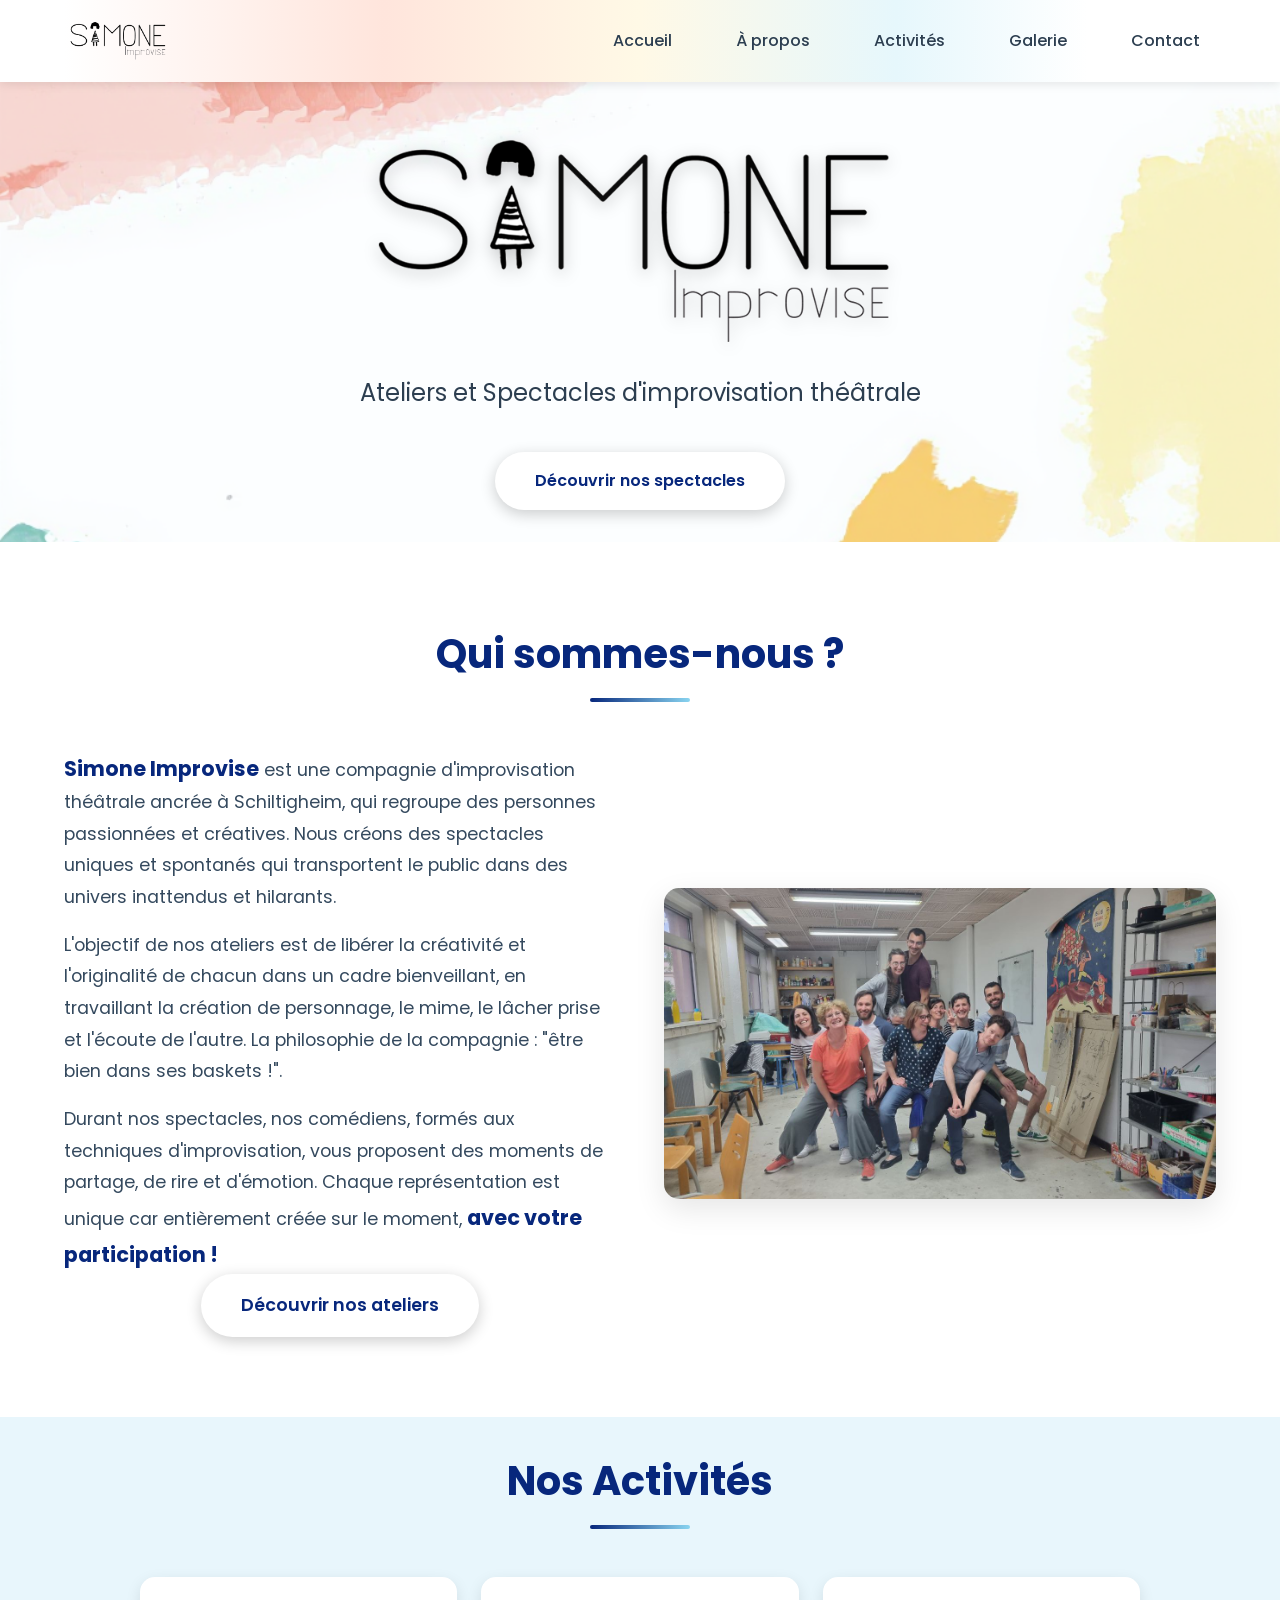
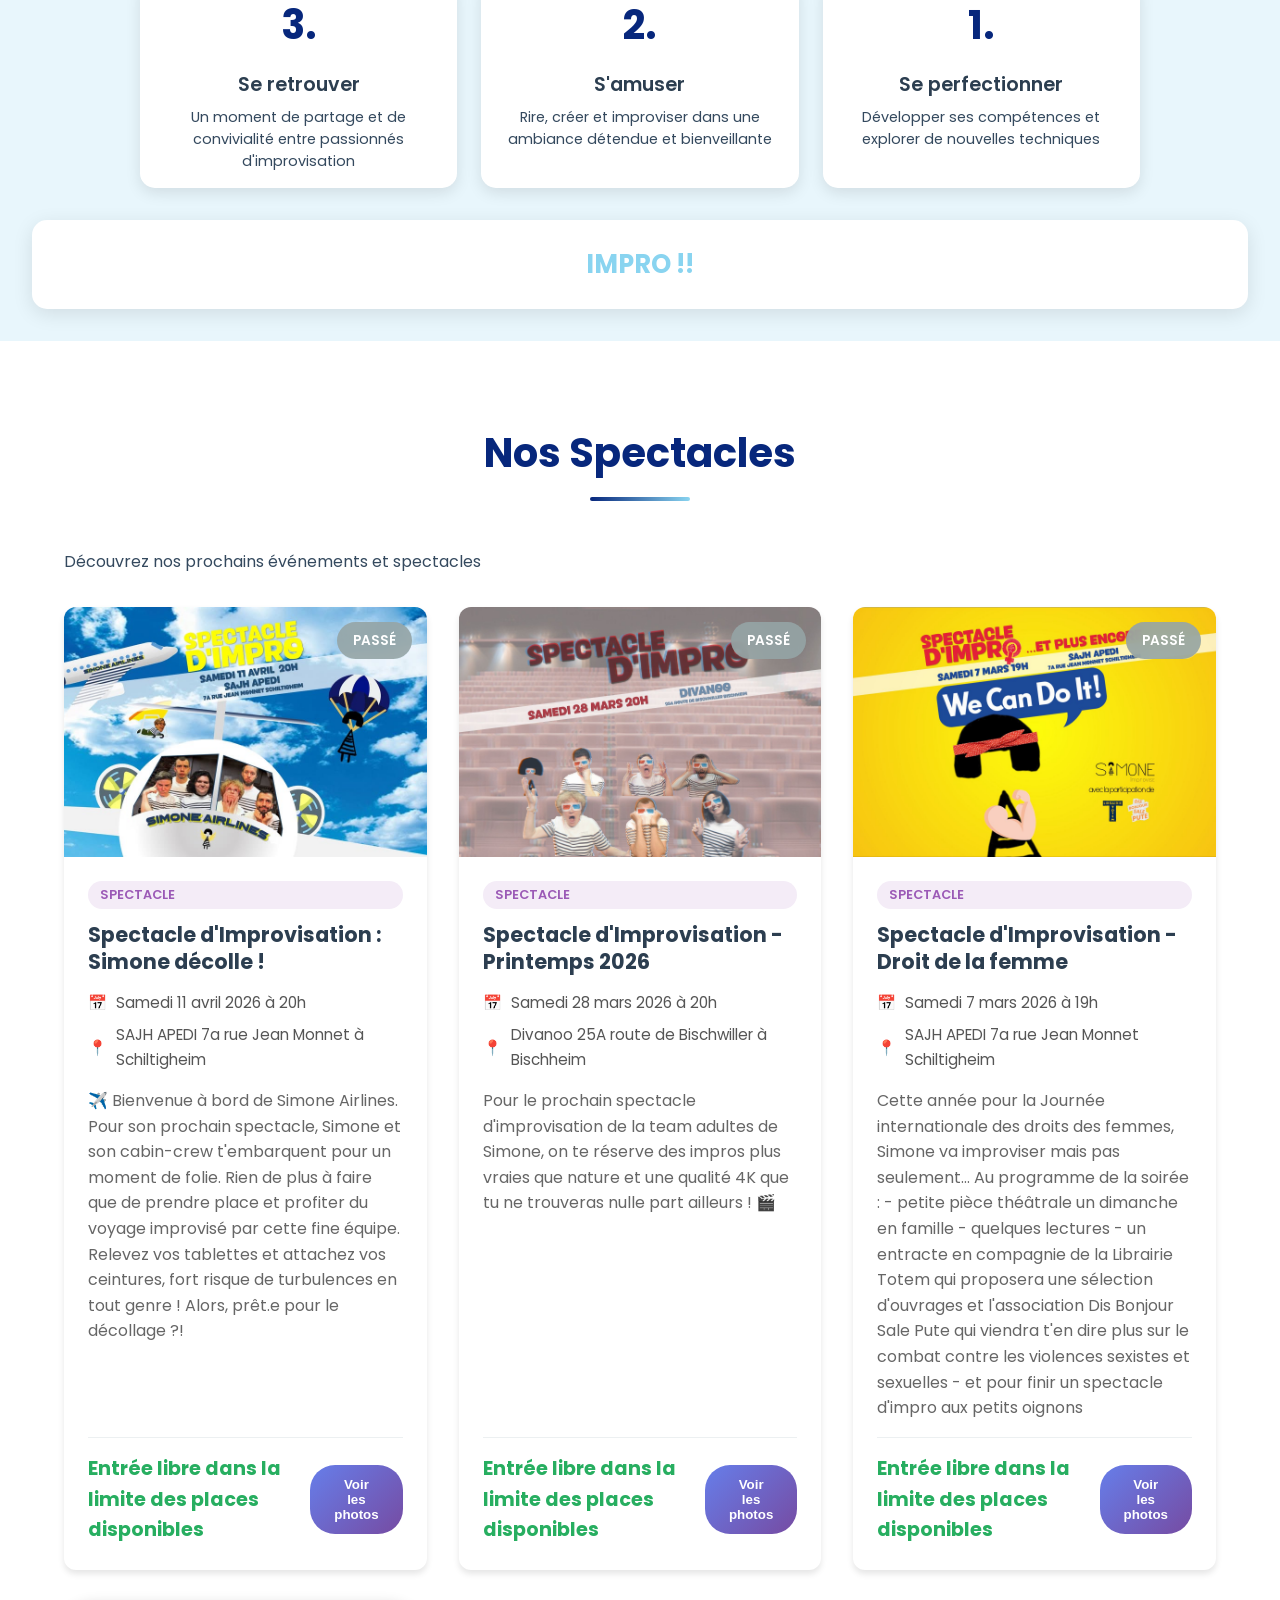
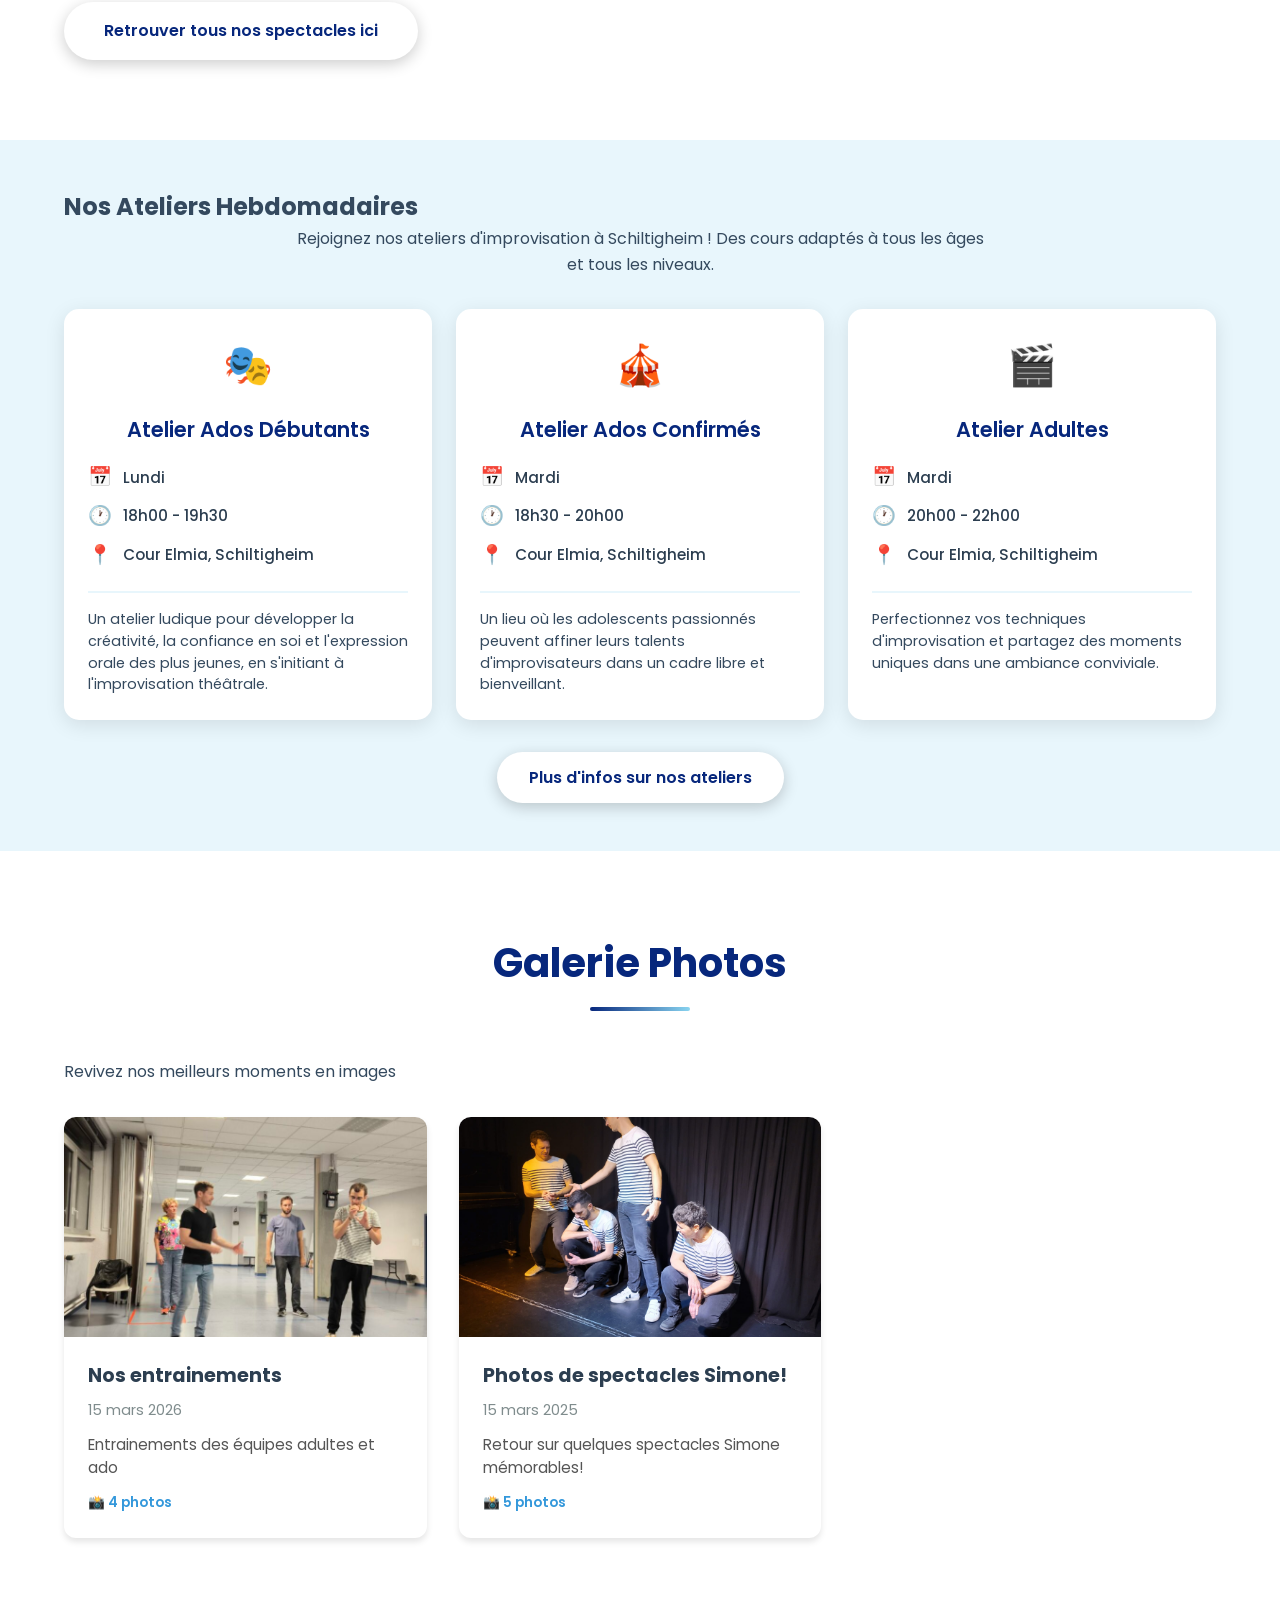
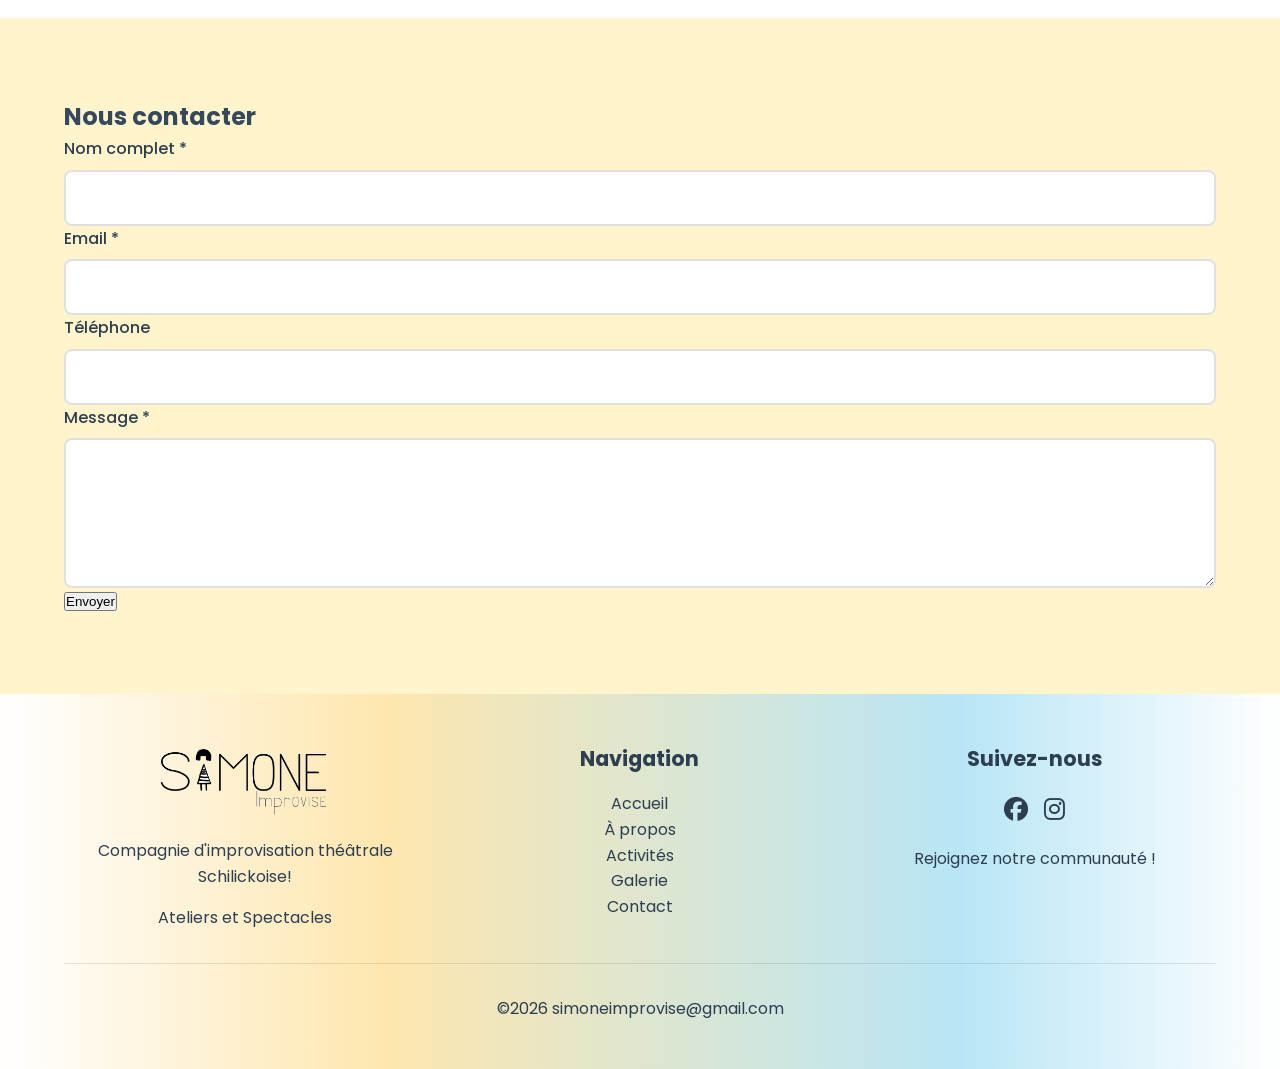
==== commit 4e9e8baf: "modification texte d'intro" ====
--- a/index.html
+++ b/index.html
@@ -69,14 +69,14 @@
                     inattendus et hilarants.
                 </p>
                 <p style="margin-top: 1rem;">
-                    La philosophie de la compagnie se résume en une ligne : "Chez Simone Improvise, on apprend à être bien dans ses baskets !"
-                    L'objectif est de libérer la créativité et l'originalité de chacun dans un cadre bienveillant, en travaillant la création de personnage, le mime, le lâcher prise et l'écoute de l'autre.
+                    L'objectif de nos ateliers est de libérer la créativité et l'originalité de chacun dans un cadre bienveillant, 
+                    en travaillant la création de personnage, le mime, le lâcher prise et l'écoute de l'autre.
+                    La philosophie de la compagnie : "être bien dans ses baskets !".
                 </p>
                 <p style="margin-top: 1rem;">
-                    Nos comédiens, formés aux techniques d'improvisation, vous proposent des moments de partage,
+                    Durant nos spectacles, nos comédiens, formés aux techniques d'improvisation, vous proposent des moments de partage,
                     de rire et d'émotion. Chaque représentation est unique car entièrement créée sur le moment,
-                    avec votre participation !
-                    <strong>Simone Improvise</strong> vous garantit une expérience inoubliable !
+                    <strong>avec votre participation !</strong>
                 </p>
                 <div class="btn-container">
                     <a href="#ateliers-horaires" class="btn">Découvrir nos ateliers</a>
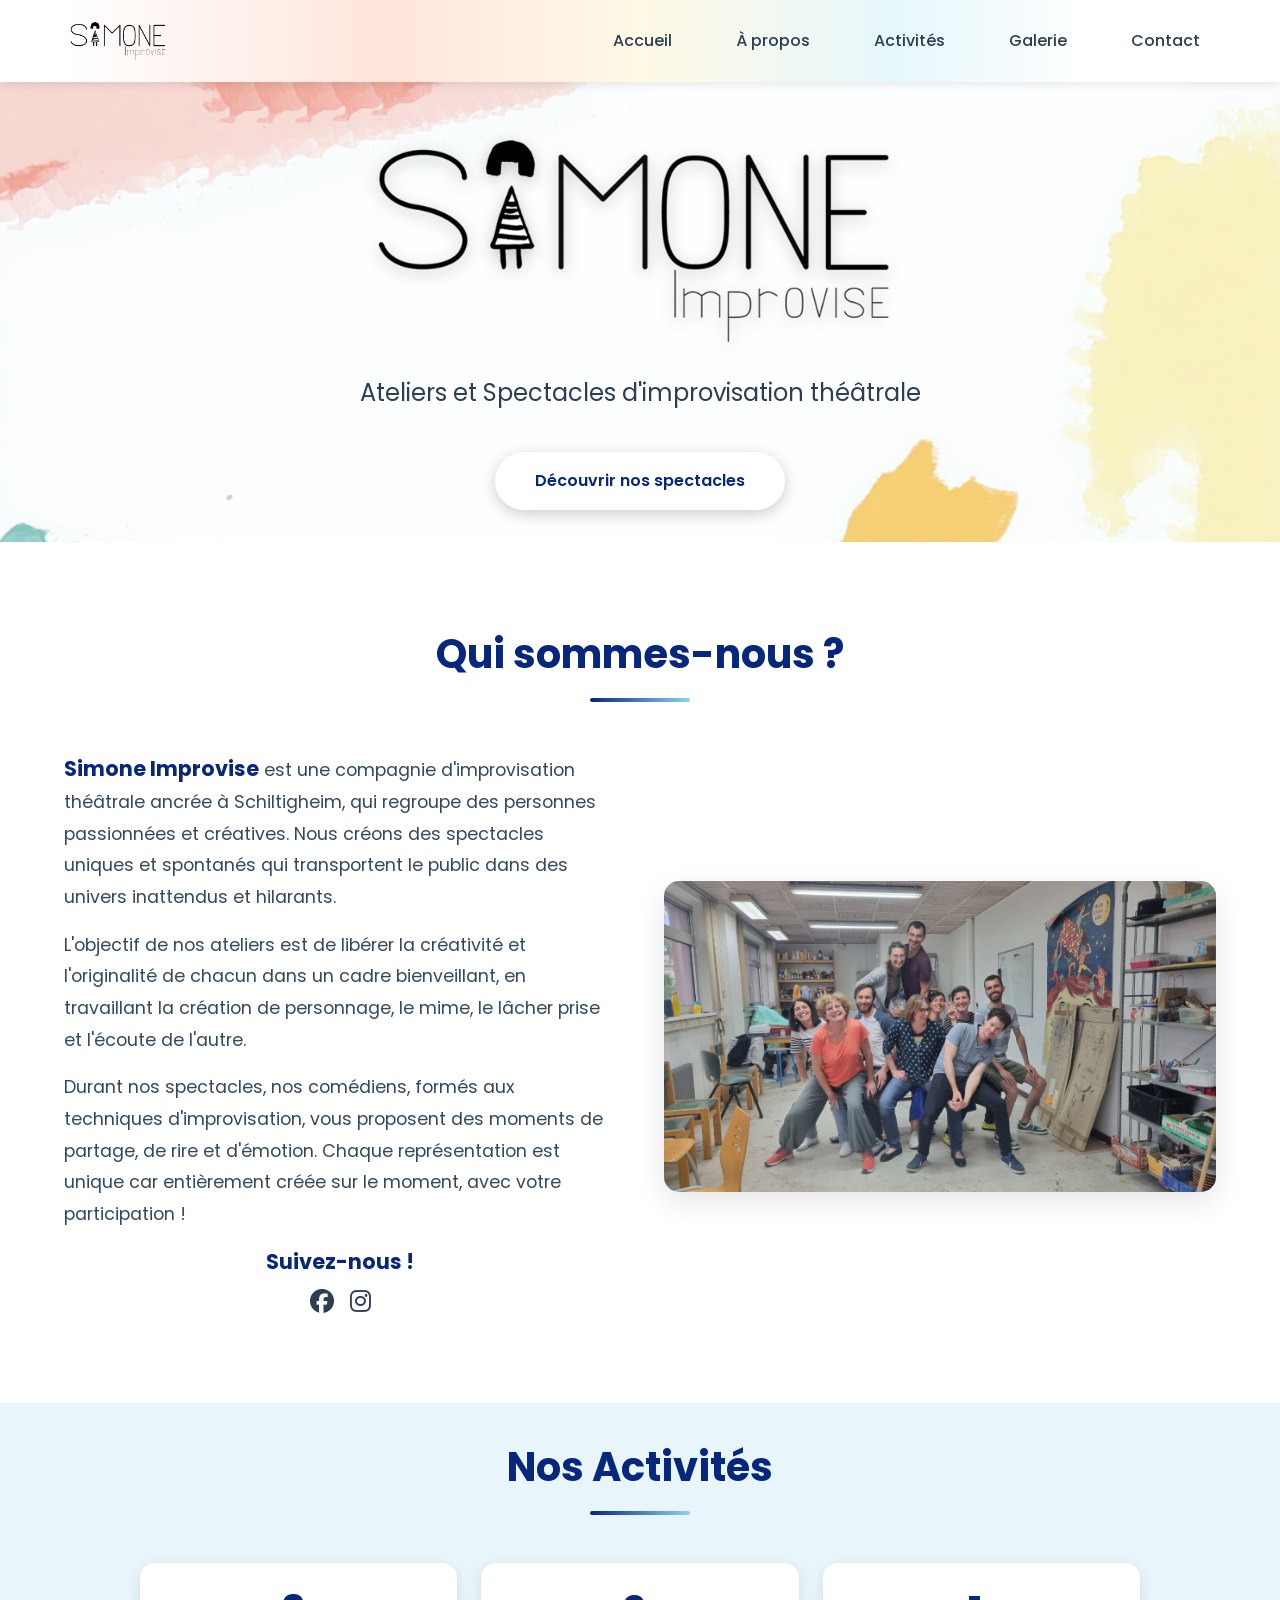
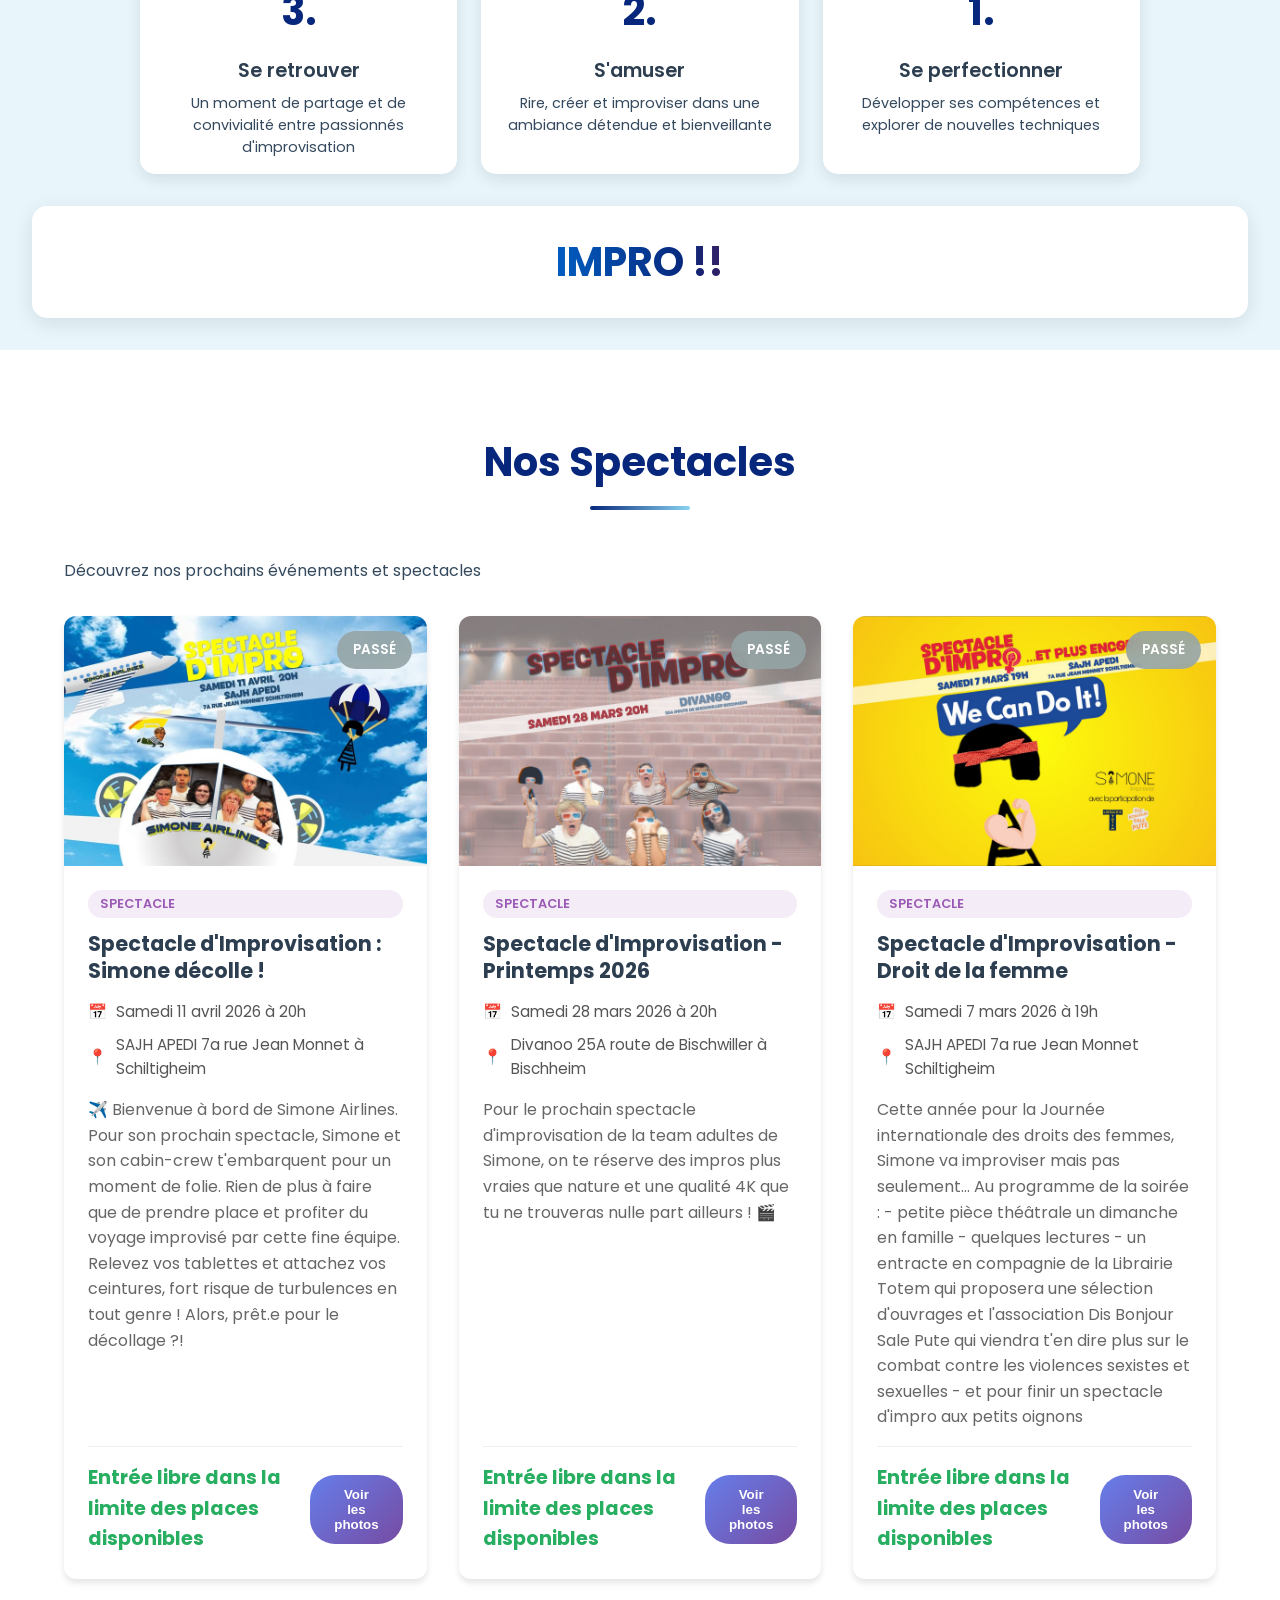
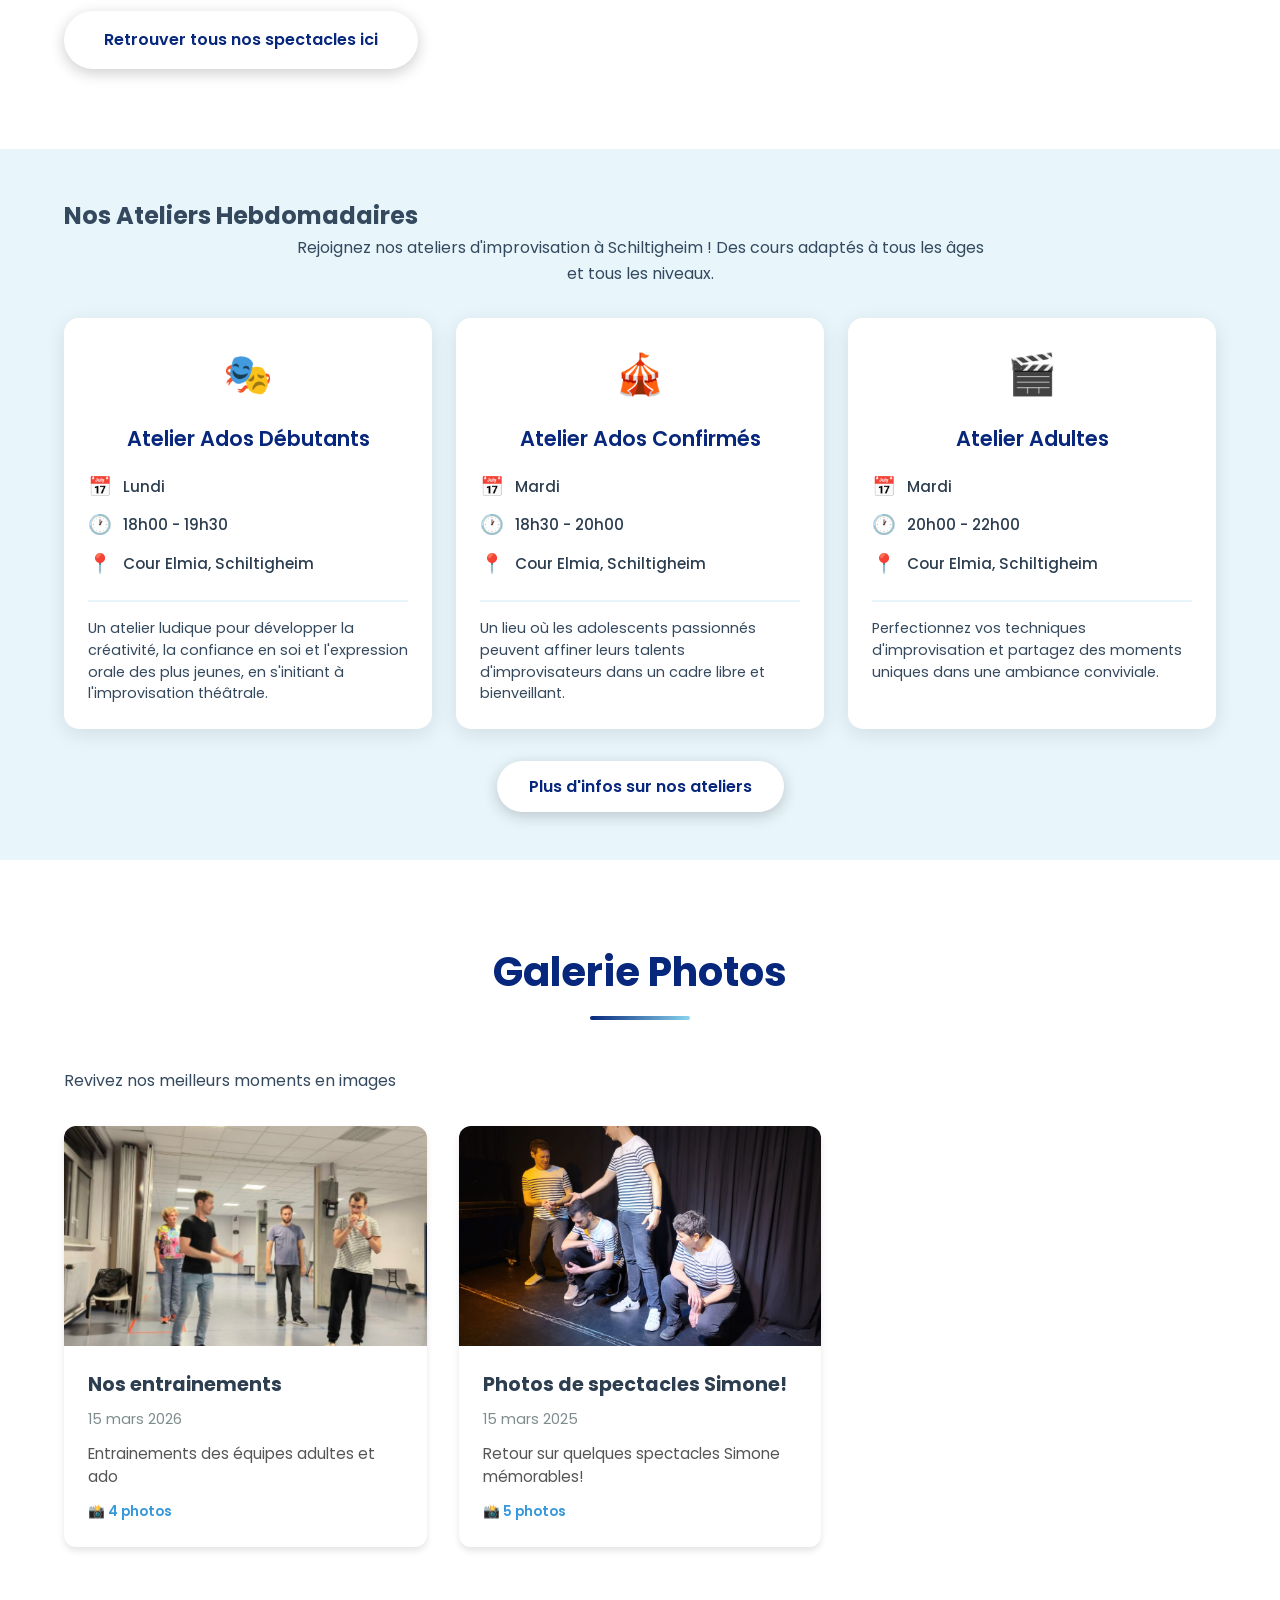
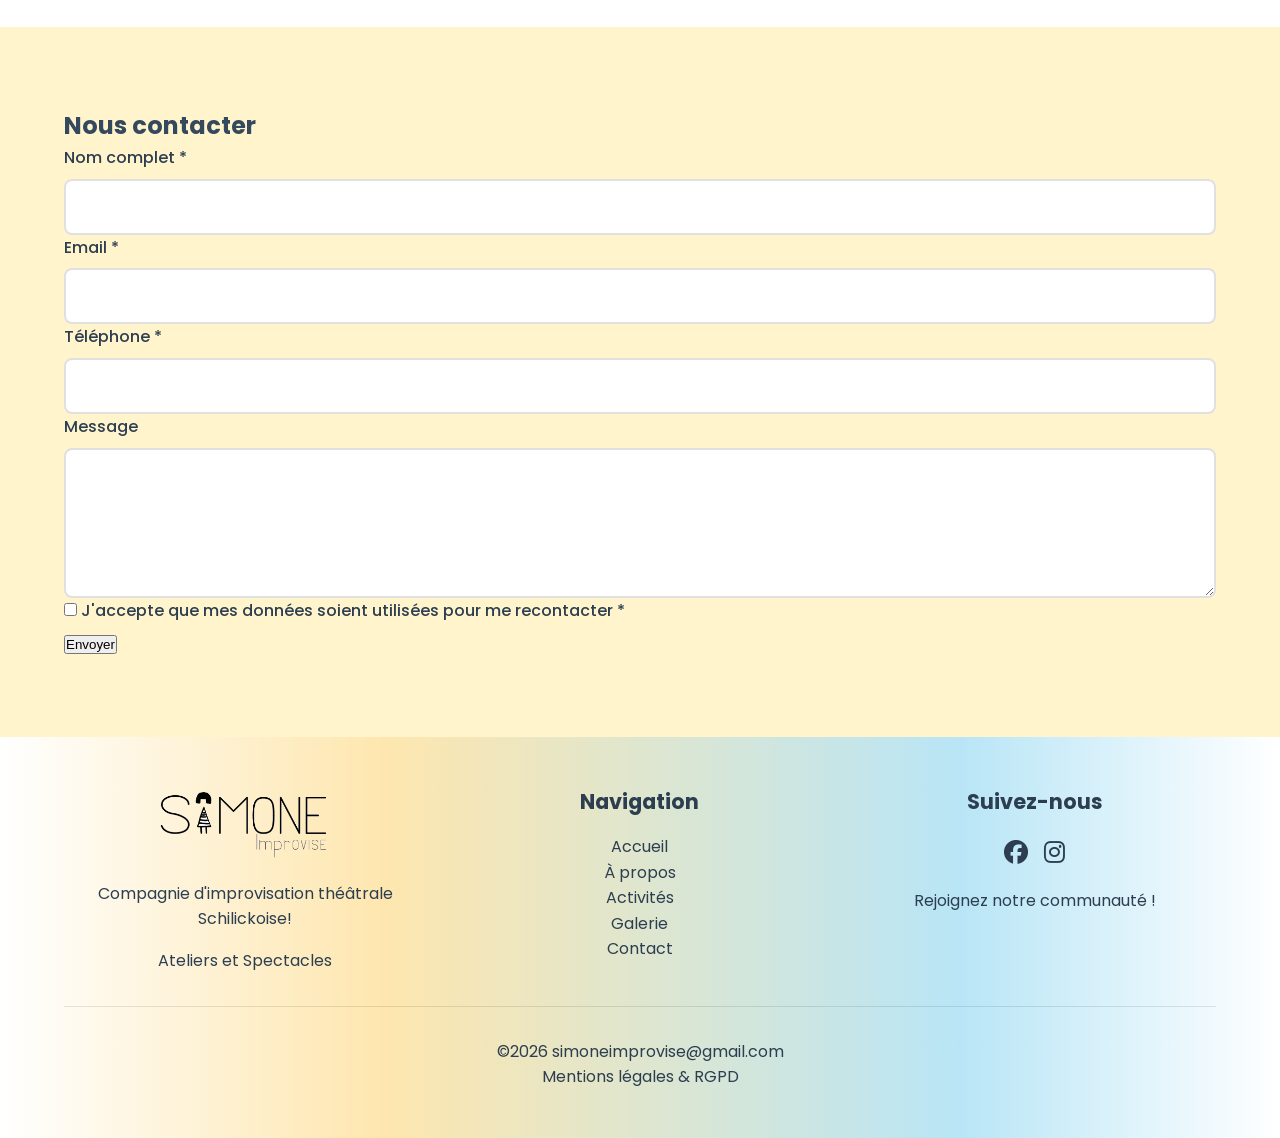
==== commit dcf483f9: "add mentions légales" ====
--- a/index.html
+++ b/index.html
@@ -8,7 +8,13 @@
     <meta property="og:title" content="Simone Improvise - Improvisation Théâtrale">
     <meta property="og:description" content="Compagnie d'improvisation théâtrale">
     <meta property="og:type" content="website">
+    <meta property="og:image" content="https://simone-improvise.fr/assets/images/logo-simone-blanc.png">
+    <meta property="og:url" content="https://simone-improvise.fr">
+    <meta property="og:site_name" content="Simone Improvise">
     <title>Simone Improvise - Improvisation Théâtrale</title>
+
+    <link rel="icon" type="image/png" href="assets/images/favicon.jpg">
+    <link rel="apple-touch-icon" href="assets/images/favicon.jpg">
     
     <!-- Google Fonts -->
     <link rel="preconnect" href="https://fonts.googleapis.com">
@@ -41,6 +47,14 @@
                 <li><a href="#galerie">Galerie</a></li>
                 <li><a href="#contact">Contact</a></li>
             </ul>
+            <!--
+            <div>
+                <div class="social-links-header">
+                    <a href="https://www.facebook.com/simoneimprovise/?locale=fr_FR" aria-label="Facebook"><i class="fab fa-facebook"></i></a>
+                    <a href="https://www.instagram.com/simoneimprovise/?hl=fr" aria-label="Facebook"><i class="fab fa-instagram"></i></a>
+                </div>
+            </div>  
+            -->          
             <div class="burger">
                 <div></div>
                 <div></div>
@@ -71,17 +85,30 @@
                 <p style="margin-top: 1rem;">
                     L'objectif de nos ateliers est de libérer la créativité et l'originalité de chacun dans un cadre bienveillant, 
                     en travaillant la création de personnage, le mime, le lâcher prise et l'écoute de l'autre.
-                    La philosophie de la compagnie : "être bien dans ses baskets !".
+                    <!--La philosophie de la compagnie : "être bien dans ses baskets !".-->
                 </p>
                 <p style="margin-top: 1rem;">
                     Durant nos spectacles, nos comédiens, formés aux techniques d'improvisation, vous proposent des moments de partage,
                     de rire et d'émotion. Chaque représentation est unique car entièrement créée sur le moment,
-                    <strong>avec votre participation !</strong>
+                    avec votre participation !
                 </p>
+
+            <div>
+                <p style="display: flex; gap: 1rem; justify-content: center;  margin-top: 1cap;">
+                    <strong>Suivez-nous !</strong>
+                </p>
+                <div class="social-links-header">
+                    <a href="https://www.facebook.com/simoneimprovise/?locale=fr_FR" aria-label="Facebook"><i class="fab fa-facebook"></i></a>
+                    <a href="https://www.instagram.com/simoneimprovise/?hl=fr" aria-label="Facebook"><i class="fab fa-instagram"></i></a>
+                </div>
+            </div>
+            <!--
+            </div>   
                 <div class="btn-container">
-                    <a href="#ateliers-horaires" class="btn">Découvrir nos ateliers</a>
-                </div>
-                
+                    <a href="#ateliers-horaires" class="btn">
+                        Découvrir nos ateliers</a>
+                </div>
+            </div>-->
             </div>
             <img src="assets/images/IMG_20230524_120431_947.jpg" alt="Équipe Simone Improvise" class="about-image">
         </div>
@@ -252,15 +279,20 @@
             </div>
             
             <div class="form-group">
-                <label for="phone">Téléphone</label>
+                <label for="phone">Téléphone *</label>
                 <input type="tel" id="phone" name="phone">
             </div>
             
             <div class="form-group">
-                <label for="message">Message *</label>
+                <label for="message">Message </label>
                 <textarea id="message" name="message" rows="5" required></textarea>
             </div>
-            
+            <div class="form-group">
+            <label>
+                <input type="checkbox" name="rgpd_consent" required>
+                J'accepte que mes données soient utilisées pour me recontacter *
+            </label>
+            </div>
             <button type="submit" id="submit-btn">Envoyer</button>
             <div id="form-status"></div>
         </form>
@@ -297,7 +329,7 @@
         </div>
         <div class="footer-bottom">
             <p>&copy;2026 simoneimprovise@gmail.com</p>
-            <!-- <p style="margin-top: 0.5rem; font-size: 0.9rem;">Ateliers et Spectacles d'improvisation théatrale Schilickoise</p> -->
+            <p><a href="mentions-legales.html">Mentions légales & RGPD</a></p>
         </div>
     </footer>
 
--- a/assets/css/styles.css
+++ b/assets/css/styles.css
@@ -363,9 +363,12 @@
 }
 
 .impro-highlight h3 {
-    color: var(--sky-blue);
-    font-size: 1.6rem; /* Réduit de 2rem à 1.6rem */
-    font-weight: 700;
+background: linear-gradient(90deg, #0066CC 41%, #07277c 54%, #f70000 70%);
+  -webkit-background-clip: text;
+  -webkit-text-fill-color: transparent;
+  background-clip: text;
+  font-weight: bold;
+  font-size: 2.5rem; /* ajuste selon ta typo */
 }
 
 /* ========================================
@@ -650,6 +653,24 @@
     border-top: 1px solid rgba(0,0,0,0.1);
     color: var(--dark-text);
 }
+
+.social-links-header {
+    display: flex;
+    gap: 1rem;
+    justify-content: center;
+    margin-top: 0cap;
+}
+
+.social-links-header a {
+    color: var(--dark-text);
+    font-size: 1.5rem;
+    transition: transform 0.3s ease;
+}
+
+.social-links-header a:hover {
+    transform: scale(1.2);
+}
+
 
 /* ========================================
    ANIMATIONS
@@ -898,4 +919,19 @@
     .workshop-card h3 {
         font-size: 1.2rem; /* Réduit de 1.3rem à 1.2rem */
     }
+}
+
+/* ========================================
+   FOOTER - Lien mentions légales
+   ======================================== */
+
+.footer-bottom a {
+  color: var(--dark-text);  /* Même couleur que le texte */
+  text-decoration: none;     /* Enlève le soulignement */
+  transition: opacity 0.3s ease;
+}
+
+.footer-bottom a:hover {
+  opacity: 0.7;             /* Effet au survol (léger fondu) */
+  text-decoration: underline; /* Souligne uniquement au survol */
 }
